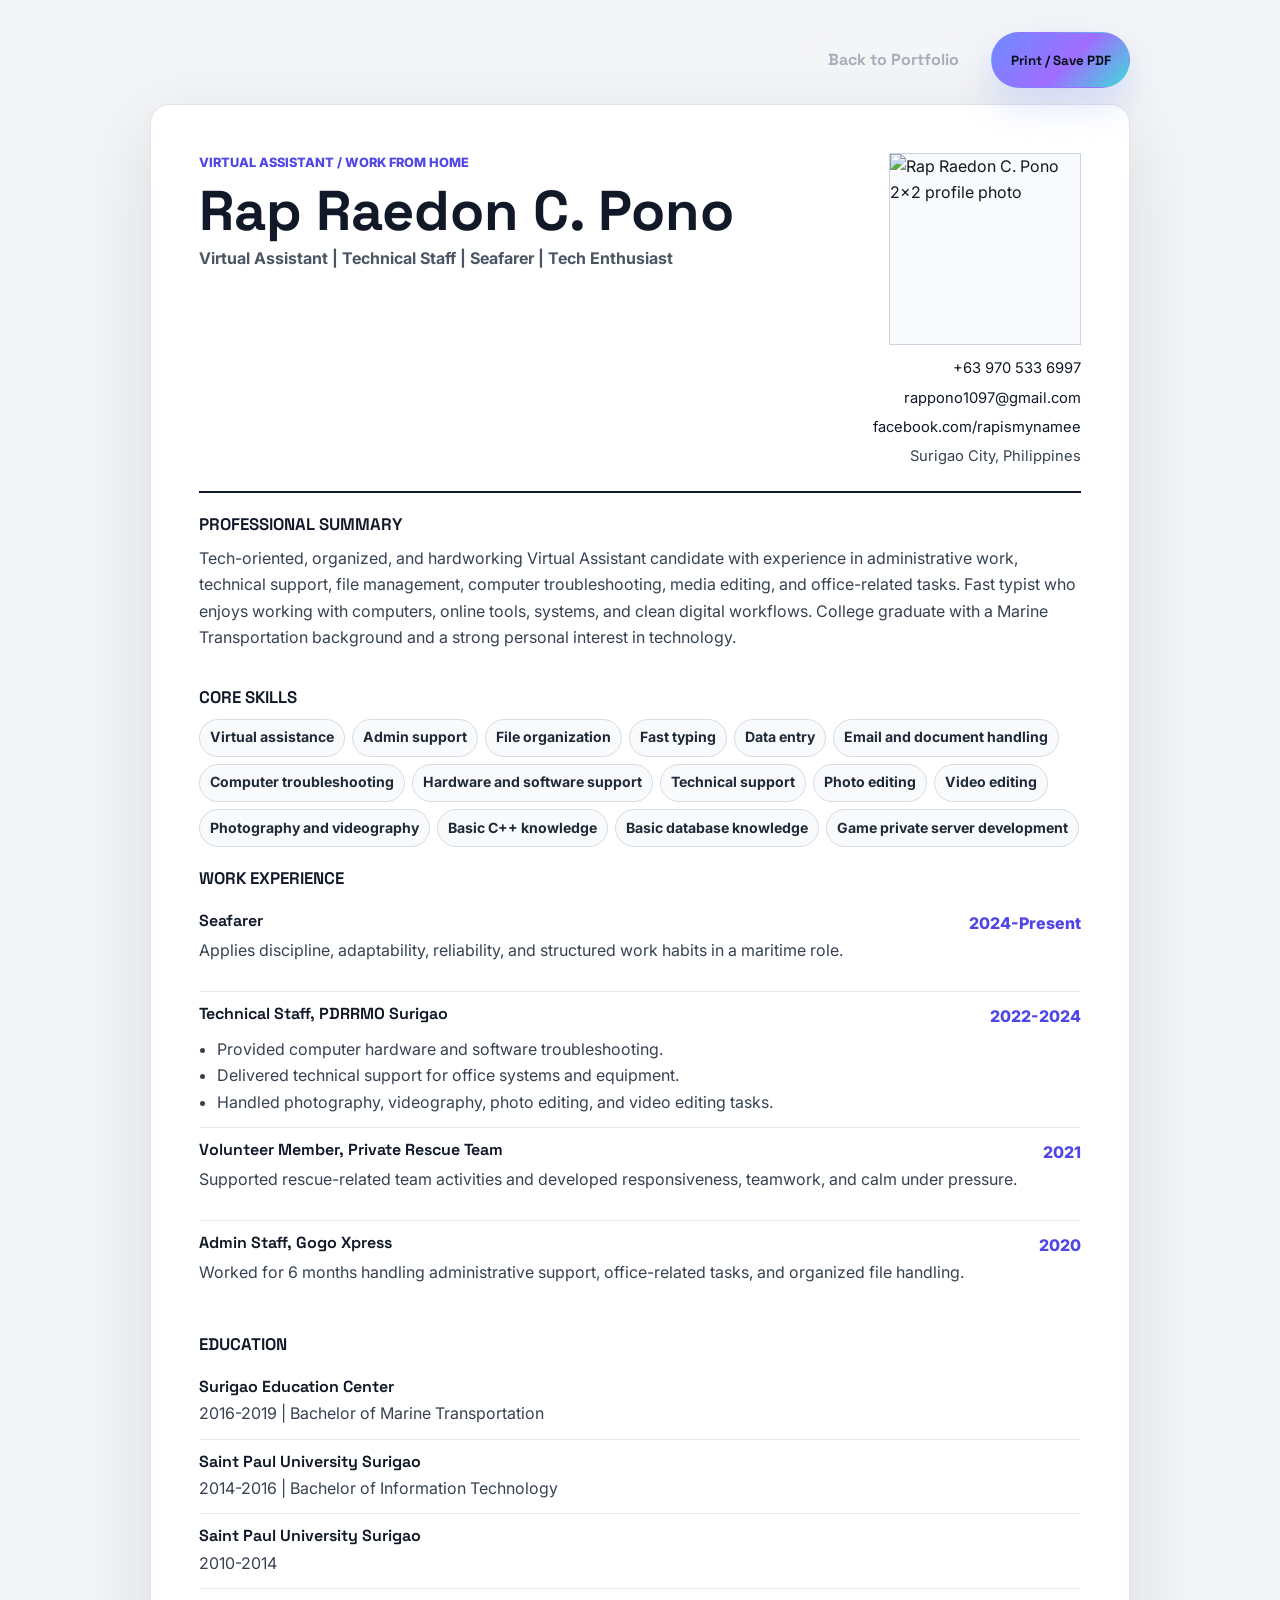
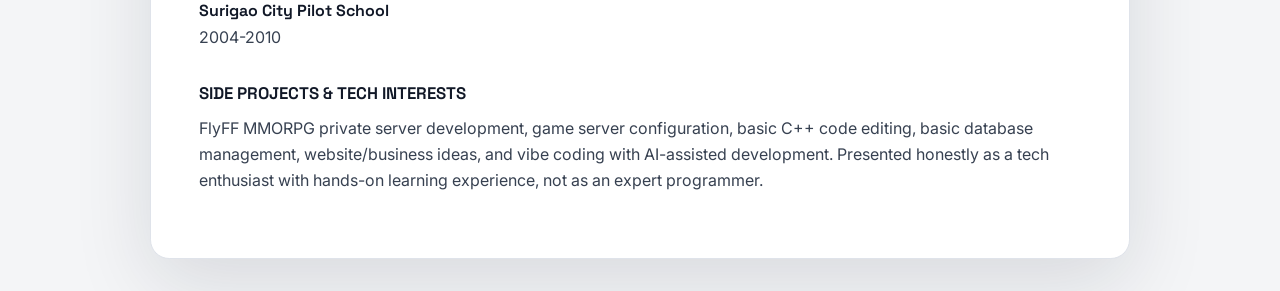
==== resume.html @ 89e5d4f4 "Add files via upload" ====
<!DOCTYPE html>
<html lang="en">
  <head>
    <meta charset="UTF-8" />
    <meta name="viewport" content="width=device-width, initial-scale=1.0" />
    <title>Resume | Rap Raedon C. Pono</title>
    <meta
      name="description"
      content="Resume of Rap Raedon C. Pono for Virtual Assistant and work-from-home opportunities."
    />
    <link rel="preconnect" href="https://fonts.googleapis.com" />
    <link rel="preconnect" href="https://fonts.gstatic.com" crossorigin />
    <link
      href="https://fonts.googleapis.com/css2?family=Inter:wght@300;400;500;600;700;800&family=Space+Grotesk:wght@400;500;600;700&display=swap"
      rel="stylesheet"
    />
    <link rel="stylesheet" href="styles.css" />
  </head>
  <body class="resume-page">
    <main class="resume-shell">
      <div class="resume-actions no-print">
        <a class="btn subtle" href="index.html">Back to Portfolio</a>
        <button class="btn primary" type="button" onclick="window.print()">Print / Save PDF</button>
      </div>

      <article class="resume-document">
        <header class="resume-header">
          <div>
            <p class="resume-kicker">Virtual Assistant / Work From Home</p>
            <h1>Rap Raedon C. Pono</h1>
            <p class="resume-title">
              Virtual Assistant | Technical Staff | Seafarer | Tech Enthusiast
            </p>
          </div>
          <div class="resume-side">
            <img
              class="resume-photo"
              src="assets/resume-2x2-photo.jpg"
              alt="Rap Raedon C. Pono 2x2 profile photo"
            />
            <div class="resume-contact">
              <a href="tel:+639705336997">+63 970 533 6997</a>
              <a href="mailto:rappono1097@gmail.com">rappono1097@gmail.com</a>
              <a href="https://www.facebook.com/rapismynamee">facebook.com/rapismynamee</a>
              <span>Surigao City, Philippines</span>
            </div>
          </div>
        </header>

        <section class="resume-section">
          <h2>Professional Summary</h2>
          <p>
            Tech-oriented, organized, and hardworking Virtual Assistant candidate with
            experience in administrative work, technical support, file management,
            computer troubleshooting, media editing, and office-related tasks. Fast
            typist who enjoys working with computers, online tools, systems, and clean
            digital workflows. College graduate with a Marine Transportation background
            and a strong personal interest in technology.
          </p>
        </section>

        <section class="resume-section">
          <h2>Core Skills</h2>
          <div class="resume-skill-list">
            <span>Virtual assistance</span>
            <span>Admin support</span>
            <span>File organization</span>
            <span>Fast typing</span>
            <span>Data entry</span>
            <span>Email and document handling</span>
            <span>Computer troubleshooting</span>
            <span>Hardware and software support</span>
            <span>Technical support</span>
            <span>Photo editing</span>
            <span>Video editing</span>
            <span>Photography and videography</span>
            <span>Basic C++ knowledge</span>
            <span>Basic database knowledge</span>
            <span>Game private server development</span>
          </div>
        </section>

        <section class="resume-section">
          <h2>Work Experience</h2>
          <div class="resume-item">
            <div class="resume-item-head">
              <h3>Seafarer</h3>
              <span>2024-Present</span>
            </div>
            <p>Applies discipline, adaptability, reliability, and structured work habits in a maritime role.</p>
          </div>
          <div class="resume-item">
            <div class="resume-item-head">
              <h3>Technical Staff, PDRRMO Surigao</h3>
              <span>2022-2024</span>
            </div>
            <ul>
              <li>Provided computer hardware and software troubleshooting.</li>
              <li>Delivered technical support for office systems and equipment.</li>
              <li>Handled photography, videography, photo editing, and video editing tasks.</li>
            </ul>
          </div>
          <div class="resume-item">
            <div class="resume-item-head">
              <h3>Volunteer Member, Private Rescue Team</h3>
              <span>2021</span>
            </div>
            <p>Supported rescue-related team activities and developed responsiveness, teamwork, and calm under pressure.</p>
          </div>
          <div class="resume-item">
            <div class="resume-item-head">
              <h3>Admin Staff, Gogo Xpress</h3>
              <span>2020</span>
            </div>
            <p>Worked for 6 months handling administrative support, office-related tasks, and organized file handling.</p>
          </div>
        </section>

        <section class="resume-section">
          <h2>Education</h2>
          <div class="resume-item compact">
            <h3>Surigao Education Center</h3>
            <p>2016-2019 | Bachelor of Marine Transportation</p>
          </div>
          <div class="resume-item compact">
            <h3>Saint Paul University Surigao</h3>
            <p>2014-2016 | Bachelor of Information Technology</p>
          </div>
          <div class="resume-item compact">
            <h3>Saint Paul University Surigao</h3>
            <p>2010-2014</p>
          </div>
          <div class="resume-item compact">
            <h3>Surigao City Pilot School</h3>
            <p>2004-2010</p>
          </div>
        </section>

        <section class="resume-section">
          <h2>Side Projects & Tech Interests</h2>
          <p>
            FlyFF MMORPG private server development, game server configuration,
            basic C++ code editing, basic database management, website/business ideas,
            and vibe coding with AI-assisted development. Presented honestly as a tech
            enthusiast with hands-on learning experience, not as an expert programmer.
          </p>
        </section>
      </article>
    </main>
  </body>
</html>
---- styles.css ----
:root {
  --bg: #06070a;
  --bg-soft: #0a0c12;
  --card: rgba(255, 255, 255, 0.04);
  --card-strong: rgba(255, 255, 255, 0.07);
  --line: rgba(255, 255, 255, 0.1);
  --line-strong: rgba(255, 255, 255, 0.17);
  --text: #f4f5f7;
  --muted: #a8adba;
  --soft-muted: #6b7182;
  --cyan: #6d8bff;
  --teal: #3ddbd9;
  --gold: #a06dff;
  --rose: #c4a2ff;
  --grad-main: linear-gradient(135deg, #6d8bff 0%, #a06dff 55%, #3ddbd9 100%);
  --grad-text: linear-gradient(90deg, #8fa5ff, #c4a2ff, #3ddbd9);
  --shadow: 0 24px 80px rgba(0, 0, 0, 0.42);
}

* {
  box-sizing: border-box;
}

html {
  scroll-behavior: smooth;
}

body {
  margin: 0;
  font-family: "Inter", system-ui, -apple-system, BlinkMacSystemFont, "Segoe UI", sans-serif;
  background:
    linear-gradient(135deg, rgba(109, 139, 255, 0.12), transparent 35%),
    linear-gradient(225deg, rgba(61, 219, 217, 0.09), transparent 38%),
    linear-gradient(180deg, #06070a 0%, #0a0c12 45%, #06070a 100%);
  color: var(--text);
  overflow-x: hidden;
  line-height: 1.6;
  -webkit-font-smoothing: antialiased;
}

body.menu-open {
  overflow: hidden;
}

a {
  color: inherit;
  text-decoration: none;
}

img {
  display: block;
  max-width: 100%;
}

.noise {
  position: fixed;
  inset: 0;
  pointer-events: none;
  z-index: 4;
  opacity: 0.08;
  background-image:
    linear-gradient(rgba(255, 255, 255, 0.04) 1px, transparent 1px),
    linear-gradient(90deg, rgba(255, 255, 255, 0.04) 1px, transparent 1px);
  background-size: 48px 48px;
  mask-image: linear-gradient(to bottom, #000, transparent 90%);
}

.site-header {
  position: fixed;
  top: 1rem;
  left: 50%;
  z-index: 20;
  width: min(1120px, calc(100% - 2rem));
  transform: translateX(-50%);
  display: flex;
  align-items: center;
  gap: 1rem;
  padding: 0.65rem;
  border: 1px solid var(--line);
  border-radius: 999px;
  background: rgba(7, 9, 15, 0.74);
  backdrop-filter: blur(22px);
  box-shadow: 0 18px 54px rgba(0, 0, 0, 0.28);
}

.brand {
  display: grid;
  place-items: center;
  flex: 0 0 auto;
  width: 2.75rem;
  height: 2.75rem;
  border-radius: 999px;
  background: var(--grad-main);
  color: #061018;
  font-weight: 800;
}

.nav-links {
  display: flex;
  align-items: center;
  justify-content: center;
  gap: 0.35rem;
  flex: 1;
}

.nav-links a,
.header-action {
  padding: 0.78rem 1rem;
  border-radius: 999px;
  color: var(--muted);
  font-size: 0.9rem;
  font-weight: 600;
  transition: color 0.2s ease, background 0.2s ease, transform 0.2s ease;
}

.nav-links a:hover,
.header-action:hover {
  color: var(--text);
  background: rgba(255, 255, 255, 0.08);
  transform: translateY(-1px);
}

.header-action {
  background: rgba(255, 255, 255, 0.08);
  color: var(--text);
}

.nav-toggle {
  display: none;
  width: 2.75rem;
  height: 2.75rem;
  border: 0;
  border-radius: 999px;
  background: rgba(255, 255, 255, 0.08);
  cursor: pointer;
}

.nav-toggle span {
  display: block;
  width: 1.1rem;
  height: 2px;
  margin: 0.25rem auto;
  background: var(--text);
}

.section {
  position: relative;
  z-index: 2;
  width: min(1120px, calc(100% - 2rem));
  margin: 0 auto;
  padding: 7rem 0;
}

.hero {
  width: 100%;
  min-height: 100svh;
  padding: 8rem max(1rem, calc((100% - 1120px) / 2)) 5.5rem;
  display: grid;
  align-items: end;
  overflow: hidden;
}

.hero::after {
  content: "";
  position: absolute;
  left: 0;
  right: 0;
  bottom: 0;
  height: 11rem;
  background: linear-gradient(to bottom, transparent, var(--bg));
  z-index: -1;
}

.hero-bg {
  position: absolute;
  inset: 0;
  z-index: -3;
  opacity: 0.58;
}

.hero-bg img {
  width: 100%;
  height: 100%;
  object-fit: cover;
  object-position: center;
  filter: saturate(1.08) contrast(1.08);
  animation: heroDrift 18s ease-in-out infinite alternate;
}

.hero-bg::after {
  content: "";
  position: absolute;
  inset: 0;
  background:
    linear-gradient(90deg, rgba(7, 9, 15, 0.96), rgba(7, 9, 15, 0.72) 42%, rgba(7, 9, 15, 0.18)),
    linear-gradient(180deg, rgba(7, 9, 15, 0.34), rgba(7, 9, 15, 0.82));
}

.hero-grid {
  display: grid;
  grid-template-columns: minmax(0, 1.15fr) minmax(18rem, 0.62fr);
  gap: 2rem;
  align-items: end;
  width: min(1120px, 100%);
}

.eyebrow {
  margin: 0 0 1rem;
  color: var(--teal);
  font-size: 0.78rem;
  font-weight: 800;
  letter-spacing: 0;
  text-transform: uppercase;
}

h1,
h2,
h3,
p {
  margin-top: 0;
}

h1,
h2,
h3,
.brand,
.btn {
  font-family: "Space Grotesk", "Inter", system-ui, sans-serif;
}

h1 {
  max-width: 12ch;
  margin-bottom: 1.1rem;
  font-size: clamp(3.4rem, 8vw, 7.6rem);
  line-height: 0.92;
  letter-spacing: 0;
  font-weight: 700;
}

h2 {
  max-width: 760px;
  margin-bottom: 0;
  font-size: clamp(2rem, 4vw, 4rem);
  line-height: 1;
  letter-spacing: 0;
  font-weight: 650;
}

h3 {
  margin-bottom: 0.55rem;
  font-size: 1.18rem;
  line-height: 1.2;
  font-weight: 650;
}

.hero-title {
  max-width: 760px;
  margin-bottom: 1.2rem;
  color: #dbe7f5;
  font-size: clamp(1.06rem, 2vw, 1.45rem);
  font-weight: 700;
}

.hero-intro {
  max-width: 680px;
  margin-bottom: 2rem;
  color: var(--muted);
  font-size: 1.06rem;
  line-height: 1.75;
}

.hero-actions,
.profile-chip-list {
  display: flex;
  flex-wrap: wrap;
  gap: 0.8rem;
}

.btn {
  display: inline-flex;
  align-items: center;
  justify-content: center;
  min-height: 3.1rem;
  padding: 0.9rem 1.15rem;
  border: 1px solid var(--line);
  border-radius: 999px;
  font-weight: 800;
  transition: transform 0.22s ease, border-color 0.22s ease, background 0.22s ease, box-shadow 0.22s ease;
}

.btn:hover {
  transform: translateY(-3px);
}

.btn.primary {
  border-color: transparent;
  background: var(--grad-main);
  color: #061018;
  box-shadow: 0 16px 36px rgba(109, 139, 255, 0.24);
}

.btn.ghost {
  background: rgba(255, 255, 255, 0.1);
  color: var(--text);
}

.btn.subtle {
  color: var(--muted);
}

.glass {
  border: 1px solid var(--line);
  background: linear-gradient(145deg, rgba(255, 255, 255, 0.075), rgba(255, 255, 255, 0.028));
  backdrop-filter: blur(22px);
  box-shadow: var(--shadow);
}

.hero-panel {
  position: relative;
  padding: 1.2rem;
  border-radius: 1.4rem;
  align-self: center;
}

.portrait-wrap {
  position: relative;
  margin: 0 auto 1rem;
  width: min(100%, 14rem);
  aspect-ratio: 1 / 1;
  border: 1px solid rgba(255, 255, 255, 0.2);
  border-radius: 1.15rem;
  overflow: hidden;
  background: rgba(255, 255, 255, 0.08);
  box-shadow: 0 18px 52px rgba(0, 0, 0, 0.38), 0 0 34px rgba(109, 139, 255, 0.1);
  opacity: 0;
  transform: translateY(18px) scale(0.97);
  animation: portraitFadeIn 1.05s cubic-bezier(0.2, 0.8, 0.2, 1) 0.28s forwards;
  transition: transform 0.28s ease, box-shadow 0.28s ease, border-color 0.28s ease;
}

.portrait-wrap::after {
  content: "";
  position: absolute;
  inset: 0;
  background:
    linear-gradient(180deg, rgba(255, 255, 255, 0.1), transparent 28%),
    linear-gradient(0deg, rgba(7, 9, 15, 0.34), transparent 42%);
  pointer-events: none;
}

.portrait-wrap:hover {
  transform: translateY(-4px) scale(1.01);
  border-color: rgba(61, 219, 217, 0.42);
  box-shadow: 0 22px 62px rgba(0, 0, 0, 0.46), 0 0 44px rgba(61, 219, 217, 0.14);
}

.portrait {
  width: 100%;
  height: 100%;
  object-fit: cover;
  object-position: center 34%;
  filter: saturate(1.03) contrast(1.03);
}

.status-line {
  display: flex;
  align-items: center;
  gap: 0.65rem;
  margin-bottom: 1.25rem;
  color: #dbe7f5;
  font-size: 0.92rem;
  font-weight: 700;
}

.pulse {
  width: 0.65rem;
  height: 0.65rem;
  border-radius: 999px;
  background: var(--teal);
  box-shadow: 0 0 0 0 rgba(61, 219, 217, 0.65);
  animation: pulse 2s infinite;
}

.metric-grid {
  display: grid;
  grid-template-columns: repeat(3, 1fr);
  gap: 0.75rem;
  margin-bottom: 1rem;
}

.metric-grid div,
.mini-card {
  border: 1px solid rgba(255, 255, 255, 0.1);
  background: rgba(255, 255, 255, 0.06);
}

.metric-grid div {
  min-height: 5.7rem;
  padding: 0.8rem;
  border-radius: 1rem;
}

.metric-grid strong {
  display: block;
  margin-bottom: 0.35rem;
  font-size: 1.2rem;
}

.metric-grid span,
.mini-card span,
.contact-card span,
.experience-card span,
.edu-card span,
.timeline-item time {
  color: var(--muted);
  font-size: 0.8rem;
  font-weight: 700;
  text-transform: uppercase;
}

.profile-chip-list span {
  padding: 0.6rem 0.72rem;
  border-radius: 999px;
  background: rgba(109, 139, 255, 0.11);
  color: #dff8ff;
  font-size: 0.82rem;
  font-weight: 700;
}

.section-heading {
  margin-bottom: 2.2rem;
}

.about-layout,
.contact-layout {
  display: grid;
  grid-template-columns: minmax(0, 1.25fr) minmax(18rem, 0.75fr);
  gap: 1.2rem;
}

.content-card {
  padding: clamp(1.2rem, 3vw, 2rem);
  border-radius: 1.35rem;
}

.content-card p {
  color: var(--muted);
  font-size: 1.03rem;
  line-height: 1.8;
}

.content-card p:last-child {
  margin-bottom: 0;
}

.about-stack,
.contact-links {
  display: grid;
  gap: 0.85rem;
}

.mini-card {
  padding: 1.1rem;
  border-radius: 1.1rem;
}

.mini-card strong {
  display: block;
  margin-top: 0.45rem;
  line-height: 1.35;
}

.experience-grid,
.education-grid {
  display: grid;
  grid-template-columns: repeat(4, minmax(0, 1fr));
  gap: 1rem;
}

.experience-card,
.edu-card {
  position: relative;
  min-height: 18rem;
  padding: 1.2rem;
  border-radius: 1.25rem;
  overflow: hidden;
  transition: transform 0.24s ease, border-color 0.24s ease, background 0.24s ease;
}

.experience-card::before,
.edu-card::before,
.contact-card::before {
  content: "";
  position: absolute;
  inset: 0;
  opacity: 0;
  background: linear-gradient(135deg, rgba(109, 139, 255, 0.18), rgba(160, 109, 255, 0.12));
  transition: opacity 0.24s ease;
}

.experience-card:hover,
.edu-card:hover,
.contact-card:hover {
  transform: translateY(-6px);
  border-color: var(--line-strong);
}

.experience-card:hover::before,
.edu-card:hover::before,
.contact-card:hover::before {
  opacity: 1;
}

.experience-card > *,
.edu-card > *,
.contact-card > * {
  position: relative;
  z-index: 1;
}

.experience-card.feature {
  background: linear-gradient(145deg, rgba(109, 139, 255, 0.16), rgba(255, 255, 255, 0.05));
}

.experience-card p,
.edu-card p {
  color: var(--muted);
}

.experience-card ul {
  margin: 1rem 0 0;
  padding-left: 1rem;
  color: var(--muted);
  line-height: 1.55;
}

.skills-grid {
  display: grid;
  grid-template-columns: repeat(4, minmax(0, 1fr));
  gap: 1rem;
}

.skill-card {
  display: grid;
  justify-items: center;
  align-content: center;
  min-height: 8.3rem;
  padding: 1.35rem 1rem;
  border-radius: 1.1rem;
  text-align: center;
  transition: transform 0.28s ease, border-color 0.28s ease, background 0.28s ease;
}

.skill-icon,
.project-icon {
  display: grid;
  place-items: center;
  width: 2.75rem;
  height: 2.75rem;
  margin-bottom: 0.85rem;
  border-radius: 0.8rem;
  background: var(--grad-main);
  color: #07080d;
  font-family: "Space Grotesk", "Inter", system-ui, sans-serif;
  font-size: 0.96rem;
  font-weight: 800;
  line-height: 1;
  transition: transform 0.32s ease;
}

.skill-card h3 {
  margin: 0;
  color: var(--text);
  font-family: "Inter", system-ui, sans-serif;
  font-size: 0.9rem;
  font-weight: 650;
  line-height: 1.35;
}

.skill-card:hover,
.project-card:hover {
  transform: translateY(-6px);
  border-color: var(--line-strong);
  background: rgba(255, 255, 255, 0.07);
}

.skill-card:hover .skill-icon,
.project-card:hover .project-icon {
  transform: scale(1.08) rotate(-5deg);
}

.project-note {
  margin-bottom: 1.4rem;
  padding: 1.15rem 1.25rem;
  border: 1px solid rgba(61, 219, 217, 0.22);
  border-radius: 1rem;
  background: rgba(61, 219, 217, 0.06);
  color: var(--muted);
}

.project-note h3 {
  margin-bottom: 0.45rem;
  color: var(--teal);
  font-size: 1rem;
}

.project-note p {
  margin: 0;
  color: var(--muted);
  line-height: 1.7;
}

.project-grid {
  display: grid;
  grid-template-columns: repeat(3, minmax(0, 1fr));
  gap: 1rem;
}

.project-card {
  padding: 1.45rem;
  border-radius: 1.15rem;
  transition: transform 0.28s ease, border-color 0.28s ease, background 0.28s ease;
}

.project-icon {
  background: rgba(160, 109, 255, 0.12);
  border: 1px solid rgba(160, 109, 255, 0.28);
  color: var(--gold);
}

.project-card h3 {
  margin-bottom: 0.55rem;
  font-size: 1rem;
}

.project-card p {
  margin: 0;
  color: var(--soft-muted);
  font-size: 0.9rem;
  line-height: 1.65;
}

.timeline {
  position: relative;
  display: grid;
  gap: 1.4rem;
  max-width: 900px;
  margin: 0 auto;
}

.timeline-line {
  position: absolute;
  top: 0.4rem;
  bottom: 0.4rem;
  left: 50%;
  width: 2px;
  transform: translateX(-50%);
  background: linear-gradient(to bottom, transparent, var(--cyan), var(--teal), var(--gold), transparent);
}

.timeline-item {
  position: relative;
  display: grid;
  grid-template-columns: 1fr 1fr;
  gap: 3rem;
  align-items: start;
}

.timeline-item::after {
  content: "";
  position: absolute;
  top: 0.4rem;
  left: 50%;
  width: 0.8rem;
  height: 0.8rem;
  border: 3px solid var(--bg);
  border-radius: 999px;
  transform: translateX(-50%);
  background: var(--teal);
  box-shadow: 0 0 0 6px rgba(61, 219, 217, 0.12);
}

.timeline-item:nth-child(even) time {
  grid-column: 2;
}

.timeline-item:nth-child(even) div {
  grid-column: 1;
  grid-row: 1;
}

.timeline-item time {
  justify-self: end;
  padding-top: 0.2rem;
  color: var(--teal);
}

.timeline-item:nth-child(even) time {
  justify-self: start;
}

.timeline-item .glass {
  padding: 1rem;
  border-radius: 1rem;
}

.timeline-item p {
  margin-bottom: 0;
  color: var(--muted);
  line-height: 1.55;
}

.contact-form {
  display: grid;
  gap: 1rem;
  padding: 1.2rem;
  border-radius: 1.25rem;
}

label {
  display: grid;
  gap: 0.5rem;
  color: #d9e5f4;
  font-weight: 800;
}

input,
textarea {
  width: 100%;
  border: 1px solid rgba(255, 255, 255, 0.11);
  border-radius: 0.9rem;
  background: rgba(0, 0, 0, 0.18);
  color: var(--text);
  font: inherit;
  padding: 0.95rem 1rem;
  outline: none;
  transition: border-color 0.2s ease, box-shadow 0.2s ease;
}

textarea {
  resize: vertical;
}

input:focus,
textarea:focus {
  border-color: rgba(109, 139, 255, 0.58);
  box-shadow: 0 0 0 4px rgba(109, 139, 255, 0.1);
}

.contact-card {
  position: relative;
  display: grid;
  gap: 0.35rem;
  padding: 1rem;
  border: 1px solid var(--line);
  border-radius: 1rem;
  background: rgba(255, 255, 255, 0.06);
  overflow: hidden;
  transition: transform 0.24s ease, border-color 0.24s ease;
}

.contact-card strong {
  overflow-wrap: anywhere;
}

.site-footer {
  position: relative;
  z-index: 2;
  width: min(1120px, calc(100% - 2rem));
  margin: 0 auto;
  padding: 2rem 0 3rem;
  color: var(--muted);
  text-align: center;
}

.reveal {
  opacity: 0;
  transform: translateY(24px);
  transition: opacity 0.7s ease, transform 0.7s ease;
}

.reveal.visible {
  opacity: 1;
  transform: translateY(0);
}

@keyframes heroDrift {
  from {
    transform: scale(1.02) translate3d(0, 0, 0);
  }
  to {
    transform: scale(1.08) translate3d(1.5%, -1%, 0);
  }
}

@keyframes portraitFadeIn {
  0% {
    opacity: 0;
    transform: translateY(18px) scale(0.97);
  }
  70% {
    opacity: 1;
  }
  100% {
    opacity: 1;
    transform: translateY(0) scale(1);
  }
}

@keyframes pulse {
  70% {
    box-shadow: 0 0 0 12px rgba(61, 219, 217, 0);
  }
  100% {
    box-shadow: 0 0 0 0 rgba(61, 219, 217, 0);
  }
}

@media (max-width: 960px) {
  .nav-links,
  .header-action {
    display: none;
  }

  .site-header {
    justify-content: space-between;
  }

  .nav-toggle {
    display: block;
  }

  .nav-links.open {
    position: fixed;
    top: 4.6rem;
    left: 1rem;
    right: 1rem;
    display: grid;
    padding: 0.75rem;
    border: 1px solid var(--line);
    border-radius: 1.1rem;
    background: rgba(7, 9, 15, 0.95);
    backdrop-filter: blur(22px);
  }

  .nav-links.open a {
    padding: 1rem;
  }

  .hero-grid,
  .about-layout,
  .contact-layout {
    grid-template-columns: 1fr;
  }

  .experience-grid,
  .education-grid,
  .skills-grid,
  .project-grid {
    grid-template-columns: repeat(2, minmax(0, 1fr));
  }

  .hero {
    align-items: center;
  }

  .hero-bg::after {
    background:
      linear-gradient(90deg, rgba(7, 9, 15, 0.97), rgba(7, 9, 15, 0.76)),
      linear-gradient(180deg, rgba(7, 9, 15, 0.42), rgba(7, 9, 15, 0.86));
  }
}

@media (max-width: 640px) {
  .section {
    width: min(100% - 1rem, 1120px);
    padding: 4.8rem 0;
  }

  .hero {
    min-height: auto;
    padding-top: 7rem;
  }

  .portrait-wrap {
    margin-top: 0;
    width: min(100%, 14.5rem);
  }

  h1 {
    font-size: clamp(3rem, 18vw, 4.8rem);
  }

  .hero-actions .btn {
    width: 100%;
  }

  .metric-grid,
  .experience-grid,
  .education-grid,
  .skills-grid,
  .project-grid {
    grid-template-columns: 1fr;
  }

  .experience-card,
  .edu-card {
    min-height: auto;
  }

  .timeline-line {
    left: 0.45rem;
  }

  .timeline-item,
  .timeline-item:nth-child(even) {
    grid-template-columns: 1fr;
    gap: 0.6rem;
    padding-left: 1.8rem;
  }

  .timeline-item::after {
    left: 0.45rem;
  }

  .timeline-item time,
  .timeline-item:nth-child(even) time,
  .timeline-item:nth-child(even) div {
    grid-column: 1;
    grid-row: auto;
    justify-self: start;
  }
}

@media (prefers-reduced-motion: reduce) {
  *,
  *::before,
  *::after {
    scroll-behavior: auto !important;
    animation-duration: 0.01ms !important;
    animation-iteration-count: 1 !important;
    transition-duration: 0.01ms !important;
  }
}

.resume-page {
  background: #f4f5f7;
  color: #141821;
}

.resume-shell {
  width: min(980px, calc(100% - 2rem));
  margin: 0 auto;
  padding: 2rem 0;
}

.resume-actions {
  display: flex;
  justify-content: flex-end;
  gap: 0.8rem;
  margin-bottom: 1rem;
}

.resume-document {
  padding: clamp(1.4rem, 4vw, 3rem);
  border: 1px solid #dfe3ea;
  border-radius: 1.2rem;
  background: #ffffff;
  box-shadow: 0 24px 80px rgba(17, 24, 39, 0.12);
}

.resume-header {
  display: grid;
  grid-template-columns: minmax(0, 1.2fr) minmax(13rem, 0.55fr);
  gap: 1.5rem;
  padding-bottom: 1.4rem;
  border-bottom: 2px solid #111827;
}

.resume-kicker {
  margin-bottom: 0.55rem;
  color: #4f46e5;
  font-size: 0.8rem;
  font-weight: 800;
  text-transform: uppercase;
}

.resume-header h1 {
  max-width: none;
  margin-bottom: 0.45rem;
  color: #111827;
  font-size: clamp(2.1rem, 5vw, 3.5rem);
  line-height: 1;
}

.resume-title {
  margin: 0;
  color: #4b5563;
  font-weight: 700;
}

.resume-side {
  display: grid;
  justify-items: end;
  gap: 0.75rem;
  align-content: start;
}

.resume-photo {
  width: 2in;
  height: 2in;
  border: 1px solid #cbd5e1;
  background: #f8fafc;
  object-fit: cover;
  object-position: center 44%;
}

.resume-contact {
  display: grid;
  gap: 0.35rem;
  color: #374151;
  font-size: 0.92rem;
  text-align: right;
}

.resume-contact a {
  color: #111827;
}

.resume-section {
  padding-top: 1.3rem;
}

.resume-section h2 {
  margin-bottom: 0.7rem;
  color: #111827;
  font-size: 1.05rem;
  line-height: 1.2;
  text-transform: uppercase;
}

.resume-section p,
.resume-section li {
  color: #374151;
  line-height: 1.65;
}

.resume-skill-list {
  display: flex;
  flex-wrap: wrap;
  gap: 0.45rem;
}

.resume-skill-list span {
  padding: 0.42rem 0.62rem;
  border: 1px solid #d7dce5;
  border-radius: 999px;
  background: #f8fafc;
  color: #1f2937;
  font-size: 0.88rem;
  font-weight: 700;
}

.resume-item {
  padding: 0.75rem 0;
  border-bottom: 1px solid #e5e7eb;
}

.resume-item:last-child {
  border-bottom: 0;
}

.resume-item-head {
  display: flex;
  justify-content: space-between;
  gap: 1rem;
}

.resume-item h3 {
  margin-bottom: 0.25rem;
  color: #111827;
  font-size: 1rem;
}

.resume-item-head span {
  flex: 0 0 auto;
  color: #4f46e5;
  font-weight: 800;
}

.resume-item ul {
  margin: 0.4rem 0 0;
  padding-left: 1.1rem;
}

.resume-item.compact p {
  margin: 0;
}

@media (max-width: 680px) {
  .resume-header,
  .resume-item-head {
    grid-template-columns: 1fr;
    display: grid;
    text-align: left;
  }

  .resume-contact {
    text-align: left;
  }

  .resume-side {
    justify-items: start;
  }

  .resume-actions {
    flex-direction: column;
  }
}

@media print {
  body.resume-page {
    background: #ffffff;
  }

  .no-print {
    display: none !important;
  }

  .resume-shell {
    width: 100%;
    padding: 0;
  }

  .resume-document {
    border: 0;
    border-radius: 0;
    box-shadow: none;
    padding: 0;
  }

  .resume-photo {
    width: 2in;
    height: 2in;
  }
}
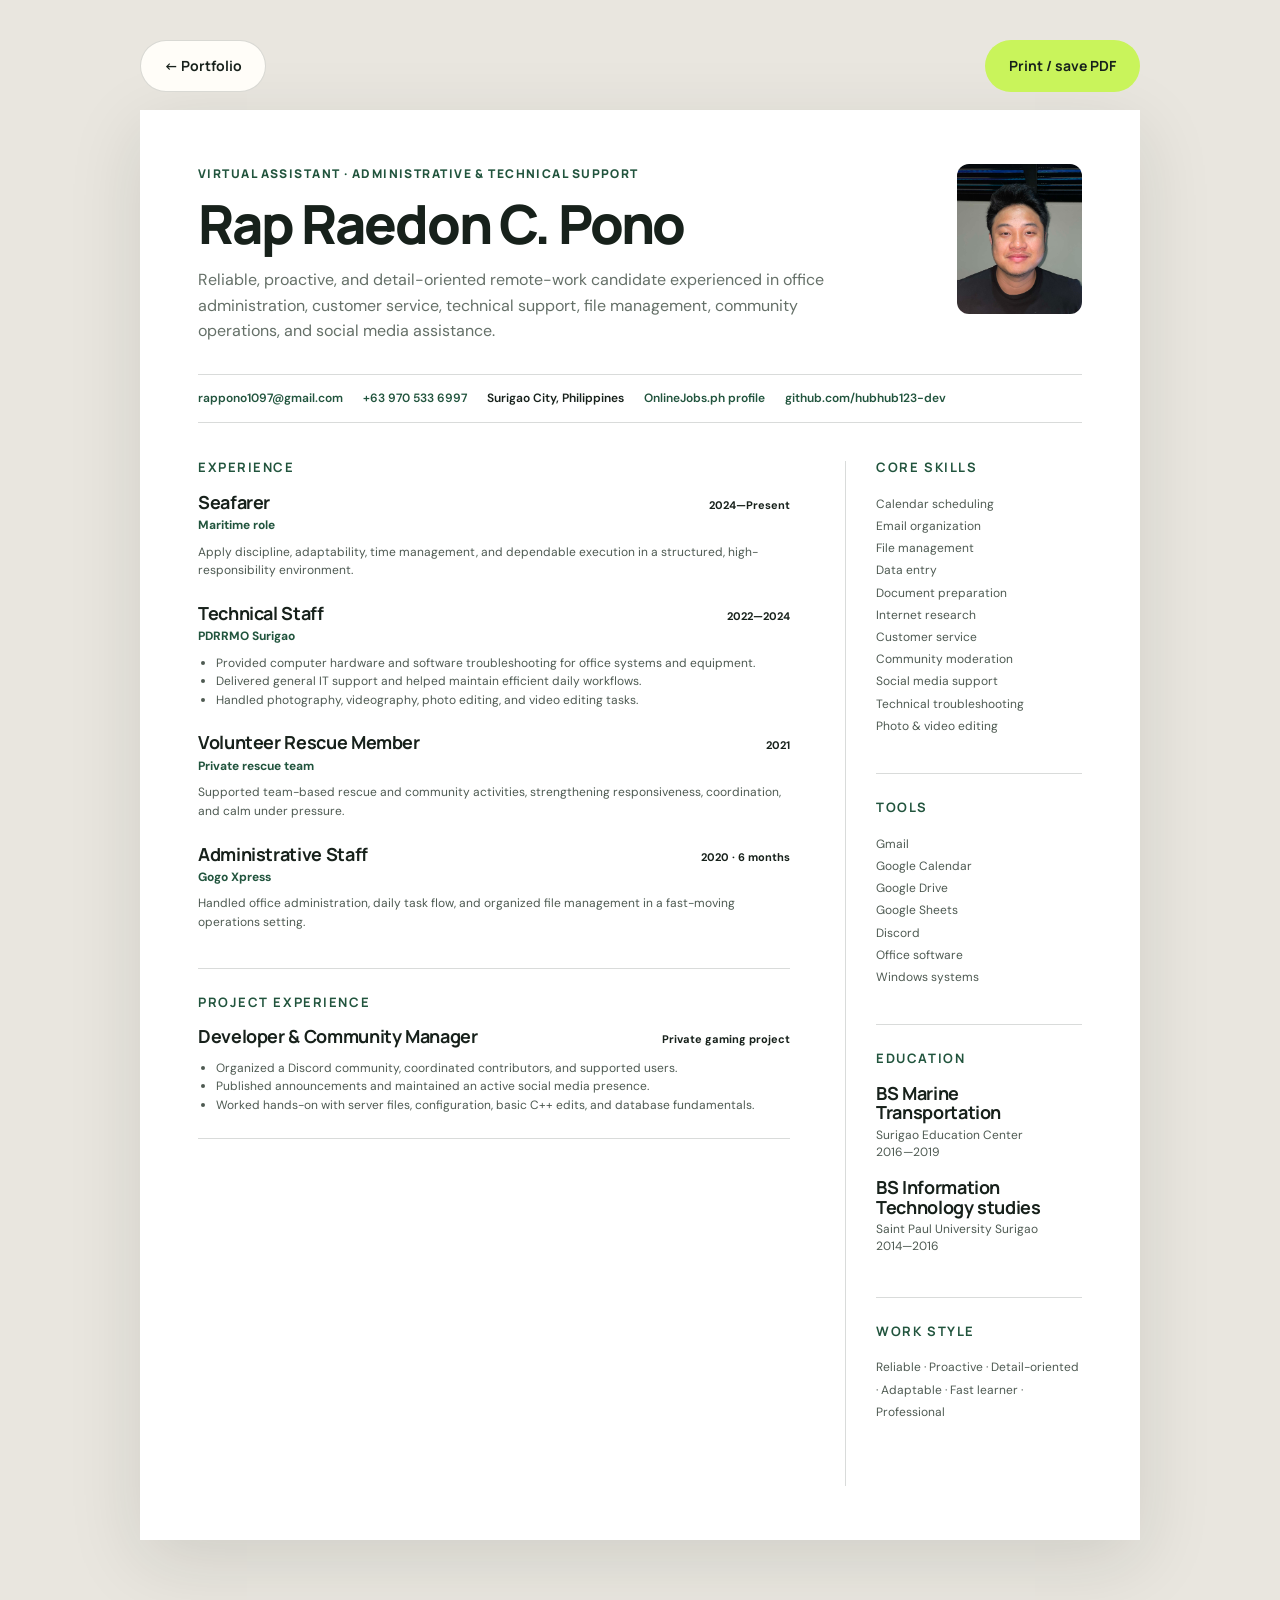
==== commit 90606a46: "Add files via upload" ====
--- a/resume.html
+++ b/resume.html
@@ -1,150 +1,45 @@
-<!DOCTYPE html>
+<!doctype html>
 <html lang="en">
   <head>
     <meta charset="UTF-8" />
-    <meta name="viewport" content="width=device-width, initial-scale=1.0" />
-    <title>Resume | Rap Raedon C. Pono</title>
-    <meta
-      name="description"
-      content="Resume of Rap Raedon C. Pono for Virtual Assistant and work-from-home opportunities."
-    />
+    <meta name="viewport" content="width=device-width, initial-scale=1" />
+    <title>Résumé | Rap Raedon C. Pono</title>
+    <meta name="description" content="Résumé of Rap Raedon C. Pono, a Virtual Assistant with administrative and technical support experience." />
     <link rel="preconnect" href="https://fonts.googleapis.com" />
     <link rel="preconnect" href="https://fonts.gstatic.com" crossorigin />
-    <link
-      href="https://fonts.googleapis.com/css2?family=Inter:wght@300;400;500;600;700;800&family=Space+Grotesk:wght@400;500;600;700&display=swap"
-      rel="stylesheet"
-    />
+    <link href="https://fonts.googleapis.com/css2?family=DM+Sans:wght@400;500;600;700&family=Manrope:wght@500;600;700;800&display=swap" rel="stylesheet" />
     <link rel="stylesheet" href="styles.css" />
   </head>
   <body class="resume-page">
     <main class="resume-shell">
-      <div class="resume-actions no-print">
-        <a class="btn subtle" href="index.html">Back to Portfolio</a>
-        <button class="btn primary" type="button" onclick="window.print()">Print / Save PDF</button>
-      </div>
-
+      <div class="resume-actions no-print"><a class="button button-light" href="index.html">← Portfolio</a><button class="button button-primary" type="button" onclick="window.print()">Print / save PDF</button></div>
       <article class="resume-document">
         <header class="resume-header">
           <div>
-            <p class="resume-kicker">Virtual Assistant / Work From Home</p>
+            <p class="resume-kicker">Virtual Assistant · Administrative & Technical Support</p>
             <h1>Rap Raedon C. Pono</h1>
-            <p class="resume-title">
-              Virtual Assistant | Technical Staff | Seafarer | Tech Enthusiast
-            </p>
+            <p class="resume-summary">Reliable, proactive, and detail-oriented remote-work candidate experienced in office administration, customer service, technical support, file management, community operations, and social media assistance.</p>
           </div>
-          <div class="resume-side">
-            <img
-              class="resume-photo"
-              src="assets/resume-2x2-photo.jpg"
-              alt="Rap Raedon C. Pono 2x2 profile photo"
-            />
-            <div class="resume-contact">
-              <a href="tel:+639705336997">+63 970 533 6997</a>
-              <a href="mailto:rappono1097@gmail.com">rappono1097@gmail.com</a>
-              <a href="https://www.facebook.com/rapismynamee">facebook.com/rapismynamee</a>
-              <span>Surigao City, Philippines</span>
-            </div>
+          <img class="resume-photo" src="assets/resume-2x2-photo.jpg" alt="Rap Raedon C. Pono" />
+        </header>
+        <div class="resume-contact"><a href="mailto:rappono1097@gmail.com">rappono1097@gmail.com</a><a href="tel:+639705336997">+63 970 533 6997</a><span>Surigao City, Philippines</span><a href="https://v2.onlinejobs.ph/jobseekers/info/4930726">OnlineJobs.ph profile</a><a href="https://github.com/hubhub123-dev">github.com/hubhub123-dev</a></div>
+        <div class="resume-grid">
+          <div class="resume-main">
+            <section class="resume-section"><h2>Experience</h2>
+              <div class="resume-item"><div class="resume-item-head"><h3>Seafarer</h3><span>2024—Present</span></div><p class="resume-org">Maritime role</p><p>Apply discipline, adaptability, time management, and dependable execution in a structured, high-responsibility environment.</p></div>
+              <div class="resume-item"><div class="resume-item-head"><h3>Technical Staff</h3><span>2022—2024</span></div><p class="resume-org">PDRRMO Surigao</p><ul><li>Provided computer hardware and software troubleshooting for office systems and equipment.</li><li>Delivered general IT support and helped maintain efficient daily workflows.</li><li>Handled photography, videography, photo editing, and video editing tasks.</li></ul></div>
+              <div class="resume-item"><div class="resume-item-head"><h3>Volunteer Rescue Member</h3><span>2021</span></div><p class="resume-org">Private rescue team</p><p>Supported team-based rescue and community activities, strengthening responsiveness, coordination, and calm under pressure.</p></div>
+              <div class="resume-item"><div class="resume-item-head"><h3>Administrative Staff</h3><span>2020 · 6 months</span></div><p class="resume-org">Gogo Xpress</p><p>Handled office administration, daily task flow, and organized file management in a fast-moving operations setting.</p></div>
+            </section>
+            <section class="resume-section"><h2>Project Experience</h2><div class="resume-item"><div class="resume-item-head"><h3>Developer & Community Manager</h3><span>Private gaming project</span></div><ul><li>Organized a Discord community, coordinated contributors, and supported users.</li><li>Published announcements and maintained an active social media presence.</li><li>Worked hands-on with server files, configuration, basic C++ edits, and database fundamentals.</li></ul></div></section>
           </div>
-        </header>
-
-        <section class="resume-section">
-          <h2>Professional Summary</h2>
-          <p>
-            Tech-oriented, organized, and hardworking Virtual Assistant candidate with
-            experience in administrative work, technical support, file management,
-            computer troubleshooting, media editing, and office-related tasks. Fast
-            typist who enjoys working with computers, online tools, systems, and clean
-            digital workflows. College graduate with a Marine Transportation background
-            and a strong personal interest in technology.
-          </p>
-        </section>
-
-        <section class="resume-section">
-          <h2>Core Skills</h2>
-          <div class="resume-skill-list">
-            <span>Virtual assistance</span>
-            <span>Admin support</span>
-            <span>File organization</span>
-            <span>Fast typing</span>
-            <span>Data entry</span>
-            <span>Email and document handling</span>
-            <span>Computer troubleshooting</span>
-            <span>Hardware and software support</span>
-            <span>Technical support</span>
-            <span>Photo editing</span>
-            <span>Video editing</span>
-            <span>Photography and videography</span>
-            <span>Basic C++ knowledge</span>
-            <span>Basic database knowledge</span>
-            <span>Game private server development</span>
-          </div>
-        </section>
-
-        <section class="resume-section">
-          <h2>Work Experience</h2>
-          <div class="resume-item">
-            <div class="resume-item-head">
-              <h3>Seafarer</h3>
-              <span>2024-Present</span>
-            </div>
-            <p>Applies discipline, adaptability, reliability, and structured work habits in a maritime role.</p>
-          </div>
-          <div class="resume-item">
-            <div class="resume-item-head">
-              <h3>Technical Staff, PDRRMO Surigao</h3>
-              <span>2022-2024</span>
-            </div>
-            <ul>
-              <li>Provided computer hardware and software troubleshooting.</li>
-              <li>Delivered technical support for office systems and equipment.</li>
-              <li>Handled photography, videography, photo editing, and video editing tasks.</li>
-            </ul>
-          </div>
-          <div class="resume-item">
-            <div class="resume-item-head">
-              <h3>Volunteer Member, Private Rescue Team</h3>
-              <span>2021</span>
-            </div>
-            <p>Supported rescue-related team activities and developed responsiveness, teamwork, and calm under pressure.</p>
-          </div>
-          <div class="resume-item">
-            <div class="resume-item-head">
-              <h3>Admin Staff, Gogo Xpress</h3>
-              <span>2020</span>
-            </div>
-            <p>Worked for 6 months handling administrative support, office-related tasks, and organized file handling.</p>
-          </div>
-        </section>
-
-        <section class="resume-section">
-          <h2>Education</h2>
-          <div class="resume-item compact">
-            <h3>Surigao Education Center</h3>
-            <p>2016-2019 | Bachelor of Marine Transportation</p>
-          </div>
-          <div class="resume-item compact">
-            <h3>Saint Paul University Surigao</h3>
-            <p>2014-2016 | Bachelor of Information Technology</p>
-          </div>
-          <div class="resume-item compact">
-            <h3>Saint Paul University Surigao</h3>
-            <p>2010-2014</p>
-          </div>
-          <div class="resume-item compact">
-            <h3>Surigao City Pilot School</h3>
-            <p>2004-2010</p>
-          </div>
-        </section>
-
-        <section class="resume-section">
-          <h2>Side Projects & Tech Interests</h2>
-          <p>
-            FlyFF MMORPG private server development, game server configuration,
-            basic C++ code editing, basic database management, website/business ideas,
-            and vibe coding with AI-assisted development. Presented honestly as a tech
-            enthusiast with hands-on learning experience, not as an expert programmer.
-          </p>
-        </section>
+          <aside class="resume-sidebar">
+            <section class="resume-section"><h2>Core Skills</h2><p>Calendar scheduling<br />Email organization<br />File management<br />Data entry<br />Document preparation<br />Internet research<br />Customer service<br />Community moderation<br />Social media support<br />Technical troubleshooting<br />Photo & video editing</p></section>
+            <section class="resume-section"><h2>Tools</h2><p>Gmail<br />Google Calendar<br />Google Drive<br />Google Sheets<br />Discord<br />Office software<br />Windows systems</p></section>
+            <section class="resume-section"><h2>Education</h2><div class="resume-item compact"><h3>BS Marine Transportation</h3><p>Surigao Education Center<br />2016—2019</p></div><div class="resume-item compact"><h3>BS Information Technology studies</h3><p>Saint Paul University Surigao<br />2014—2016</p></div></section>
+            <section class="resume-section"><h2>Work Style</h2><p>Reliable · Proactive · Detail-oriented · Adaptable · Fast learner · Professional</p></section>
+          </aside>
+        </div>
       </article>
     </main>
   </body>
--- a/styles.css
+++ b/styles.css
@@ -1,1146 +1,8 @@
-:root {
-  --bg: #06070a;
-  --bg-soft: #0a0c12;
-  --card: rgba(255, 255, 255, 0.04);
-  --card-strong: rgba(255, 255, 255, 0.07);
-  --line: rgba(255, 255, 255, 0.1);
-  --line-strong: rgba(255, 255, 255, 0.17);
-  --text: #f4f5f7;
-  --muted: #a8adba;
-  --soft-muted: #6b7182;
-  --cyan: #6d8bff;
-  --teal: #3ddbd9;
-  --gold: #a06dff;
-  --rose: #c4a2ff;
-  --grad-main: linear-gradient(135deg, #6d8bff 0%, #a06dff 55%, #3ddbd9 100%);
-  --grad-text: linear-gradient(90deg, #8fa5ff, #c4a2ff, #3ddbd9);
-  --shadow: 0 24px 80px rgba(0, 0, 0, 0.42);
-}
-
-* {
-  box-sizing: border-box;
-}
-
-html {
-  scroll-behavior: smooth;
-}
-
-body {
-  margin: 0;
-  font-family: "Inter", system-ui, -apple-system, BlinkMacSystemFont, "Segoe UI", sans-serif;
-  background:
-    linear-gradient(135deg, rgba(109, 139, 255, 0.12), transparent 35%),
-    linear-gradient(225deg, rgba(61, 219, 217, 0.09), transparent 38%),
-    linear-gradient(180deg, #06070a 0%, #0a0c12 45%, #06070a 100%);
-  color: var(--text);
-  overflow-x: hidden;
-  line-height: 1.6;
-  -webkit-font-smoothing: antialiased;
-}
-
-body.menu-open {
-  overflow: hidden;
-}
-
-a {
-  color: inherit;
-  text-decoration: none;
-}
-
-img {
-  display: block;
-  max-width: 100%;
-}
-
-.noise {
-  position: fixed;
-  inset: 0;
-  pointer-events: none;
-  z-index: 4;
-  opacity: 0.08;
-  background-image:
-    linear-gradient(rgba(255, 255, 255, 0.04) 1px, transparent 1px),
-    linear-gradient(90deg, rgba(255, 255, 255, 0.04) 1px, transparent 1px);
-  background-size: 48px 48px;
-  mask-image: linear-gradient(to bottom, #000, transparent 90%);
-}
-
-.site-header {
-  position: fixed;
-  top: 1rem;
-  left: 50%;
-  z-index: 20;
-  width: min(1120px, calc(100% - 2rem));
-  transform: translateX(-50%);
-  display: flex;
-  align-items: center;
-  gap: 1rem;
-  padding: 0.65rem;
-  border: 1px solid var(--line);
-  border-radius: 999px;
-  background: rgba(7, 9, 15, 0.74);
-  backdrop-filter: blur(22px);
-  box-shadow: 0 18px 54px rgba(0, 0, 0, 0.28);
-}
-
-.brand {
-  display: grid;
-  place-items: center;
-  flex: 0 0 auto;
-  width: 2.75rem;
-  height: 2.75rem;
-  border-radius: 999px;
-  background: var(--grad-main);
-  color: #061018;
-  font-weight: 800;
-}
-
-.nav-links {
-  display: flex;
-  align-items: center;
-  justify-content: center;
-  gap: 0.35rem;
-  flex: 1;
-}
-
-.nav-links a,
-.header-action {
-  padding: 0.78rem 1rem;
-  border-radius: 999px;
-  color: var(--muted);
-  font-size: 0.9rem;
-  font-weight: 600;
-  transition: color 0.2s ease, background 0.2s ease, transform 0.2s ease;
-}
-
-.nav-links a:hover,
-.header-action:hover {
-  color: var(--text);
-  background: rgba(255, 255, 255, 0.08);
-  transform: translateY(-1px);
-}
-
-.header-action {
-  background: rgba(255, 255, 255, 0.08);
-  color: var(--text);
-}
-
-.nav-toggle {
-  display: none;
-  width: 2.75rem;
-  height: 2.75rem;
-  border: 0;
-  border-radius: 999px;
-  background: rgba(255, 255, 255, 0.08);
-  cursor: pointer;
-}
-
-.nav-toggle span {
-  display: block;
-  width: 1.1rem;
-  height: 2px;
-  margin: 0.25rem auto;
-  background: var(--text);
-}
-
-.section {
-  position: relative;
-  z-index: 2;
-  width: min(1120px, calc(100% - 2rem));
-  margin: 0 auto;
-  padding: 7rem 0;
-}
-
-.hero {
-  width: 100%;
-  min-height: 100svh;
-  padding: 8rem max(1rem, calc((100% - 1120px) / 2)) 5.5rem;
-  display: grid;
-  align-items: end;
-  overflow: hidden;
-}
-
-.hero::after {
-  content: "";
-  position: absolute;
-  left: 0;
-  right: 0;
-  bottom: 0;
-  height: 11rem;
-  background: linear-gradient(to bottom, transparent, var(--bg));
-  z-index: -1;
-}
-
-.hero-bg {
-  position: absolute;
-  inset: 0;
-  z-index: -3;
-  opacity: 0.58;
-}
-
-.hero-bg img {
-  width: 100%;
-  height: 100%;
-  object-fit: cover;
-  object-position: center;
-  filter: saturate(1.08) contrast(1.08);
-  animation: heroDrift 18s ease-in-out infinite alternate;
-}
-
-.hero-bg::after {
-  content: "";
-  position: absolute;
-  inset: 0;
-  background:
-    linear-gradient(90deg, rgba(7, 9, 15, 0.96), rgba(7, 9, 15, 0.72) 42%, rgba(7, 9, 15, 0.18)),
-    linear-gradient(180deg, rgba(7, 9, 15, 0.34), rgba(7, 9, 15, 0.82));
-}
-
-.hero-grid {
-  display: grid;
-  grid-template-columns: minmax(0, 1.15fr) minmax(18rem, 0.62fr);
-  gap: 2rem;
-  align-items: end;
-  width: min(1120px, 100%);
-}
-
-.eyebrow {
-  margin: 0 0 1rem;
-  color: var(--teal);
-  font-size: 0.78rem;
-  font-weight: 800;
-  letter-spacing: 0;
-  text-transform: uppercase;
-}
-
-h1,
-h2,
-h3,
-p {
-  margin-top: 0;
-}
-
-h1,
-h2,
-h3,
-.brand,
-.btn {
-  font-family: "Space Grotesk", "Inter", system-ui, sans-serif;
-}
-
-h1 {
-  max-width: 12ch;
-  margin-bottom: 1.1rem;
-  font-size: clamp(3.4rem, 8vw, 7.6rem);
-  line-height: 0.92;
-  letter-spacing: 0;
-  font-weight: 700;
-}
-
-h2 {
-  max-width: 760px;
-  margin-bottom: 0;
-  font-size: clamp(2rem, 4vw, 4rem);
-  line-height: 1;
-  letter-spacing: 0;
-  font-weight: 650;
-}
-
-h3 {
-  margin-bottom: 0.55rem;
-  font-size: 1.18rem;
-  line-height: 1.2;
-  font-weight: 650;
-}
-
-.hero-title {
-  max-width: 760px;
-  margin-bottom: 1.2rem;
-  color: #dbe7f5;
-  font-size: clamp(1.06rem, 2vw, 1.45rem);
-  font-weight: 700;
-}
-
-.hero-intro {
-  max-width: 680px;
-  margin-bottom: 2rem;
-  color: var(--muted);
-  font-size: 1.06rem;
-  line-height: 1.75;
-}
-
-.hero-actions,
-.profile-chip-list {
-  display: flex;
-  flex-wrap: wrap;
-  gap: 0.8rem;
-}
-
-.btn {
-  display: inline-flex;
-  align-items: center;
-  justify-content: center;
-  min-height: 3.1rem;
-  padding: 0.9rem 1.15rem;
-  border: 1px solid var(--line);
-  border-radius: 999px;
-  font-weight: 800;
-  transition: transform 0.22s ease, border-color 0.22s ease, background 0.22s ease, box-shadow 0.22s ease;
-}
-
-.btn:hover {
-  transform: translateY(-3px);
-}
-
-.btn.primary {
-  border-color: transparent;
-  background: var(--grad-main);
-  color: #061018;
-  box-shadow: 0 16px 36px rgba(109, 139, 255, 0.24);
-}
-
-.btn.ghost {
-  background: rgba(255, 255, 255, 0.1);
-  color: var(--text);
-}
-
-.btn.subtle {
-  color: var(--muted);
-}
-
-.glass {
-  border: 1px solid var(--line);
-  background: linear-gradient(145deg, rgba(255, 255, 255, 0.075), rgba(255, 255, 255, 0.028));
-  backdrop-filter: blur(22px);
-  box-shadow: var(--shadow);
-}
-
-.hero-panel {
-  position: relative;
-  padding: 1.2rem;
-  border-radius: 1.4rem;
-  align-self: center;
-}
-
-.portrait-wrap {
-  position: relative;
-  margin: 0 auto 1rem;
-  width: min(100%, 14rem);
-  aspect-ratio: 1 / 1;
-  border: 1px solid rgba(255, 255, 255, 0.2);
-  border-radius: 1.15rem;
-  overflow: hidden;
-  background: rgba(255, 255, 255, 0.08);
-  box-shadow: 0 18px 52px rgba(0, 0, 0, 0.38), 0 0 34px rgba(109, 139, 255, 0.1);
-  opacity: 0;
-  transform: translateY(18px) scale(0.97);
-  animation: portraitFadeIn 1.05s cubic-bezier(0.2, 0.8, 0.2, 1) 0.28s forwards;
-  transition: transform 0.28s ease, box-shadow 0.28s ease, border-color 0.28s ease;
-}
-
-.portrait-wrap::after {
-  content: "";
-  position: absolute;
-  inset: 0;
-  background:
-    linear-gradient(180deg, rgba(255, 255, 255, 0.1), transparent 28%),
-    linear-gradient(0deg, rgba(7, 9, 15, 0.34), transparent 42%);
-  pointer-events: none;
-}
-
-.portrait-wrap:hover {
-  transform: translateY(-4px) scale(1.01);
-  border-color: rgba(61, 219, 217, 0.42);
-  box-shadow: 0 22px 62px rgba(0, 0, 0, 0.46), 0 0 44px rgba(61, 219, 217, 0.14);
-}
-
-.portrait {
-  width: 100%;
-  height: 100%;
-  object-fit: cover;
-  object-position: center 34%;
-  filter: saturate(1.03) contrast(1.03);
-}
-
-.status-line {
-  display: flex;
-  align-items: center;
-  gap: 0.65rem;
-  margin-bottom: 1.25rem;
-  color: #dbe7f5;
-  font-size: 0.92rem;
-  font-weight: 700;
-}
-
-.pulse {
-  width: 0.65rem;
-  height: 0.65rem;
-  border-radius: 999px;
-  background: var(--teal);
-  box-shadow: 0 0 0 0 rgba(61, 219, 217, 0.65);
-  animation: pulse 2s infinite;
-}
-
-.metric-grid {
-  display: grid;
-  grid-template-columns: repeat(3, 1fr);
-  gap: 0.75rem;
-  margin-bottom: 1rem;
-}
-
-.metric-grid div,
-.mini-card {
-  border: 1px solid rgba(255, 255, 255, 0.1);
-  background: rgba(255, 255, 255, 0.06);
-}
-
-.metric-grid div {
-  min-height: 5.7rem;
-  padding: 0.8rem;
-  border-radius: 1rem;
-}
-
-.metric-grid strong {
-  display: block;
-  margin-bottom: 0.35rem;
-  font-size: 1.2rem;
-}
-
-.metric-grid span,
-.mini-card span,
-.contact-card span,
-.experience-card span,
-.edu-card span,
-.timeline-item time {
-  color: var(--muted);
-  font-size: 0.8rem;
-  font-weight: 700;
-  text-transform: uppercase;
-}
-
-.profile-chip-list span {
-  padding: 0.6rem 0.72rem;
-  border-radius: 999px;
-  background: rgba(109, 139, 255, 0.11);
-  color: #dff8ff;
-  font-size: 0.82rem;
-  font-weight: 700;
-}
-
-.section-heading {
-  margin-bottom: 2.2rem;
-}
-
-.about-layout,
-.contact-layout {
-  display: grid;
-  grid-template-columns: minmax(0, 1.25fr) minmax(18rem, 0.75fr);
-  gap: 1.2rem;
-}
-
-.content-card {
-  padding: clamp(1.2rem, 3vw, 2rem);
-  border-radius: 1.35rem;
-}
-
-.content-card p {
-  color: var(--muted);
-  font-size: 1.03rem;
-  line-height: 1.8;
-}
-
-.content-card p:last-child {
-  margin-bottom: 0;
-}
-
-.about-stack,
-.contact-links {
-  display: grid;
-  gap: 0.85rem;
-}
-
-.mini-card {
-  padding: 1.1rem;
-  border-radius: 1.1rem;
-}
-
-.mini-card strong {
-  display: block;
-  margin-top: 0.45rem;
-  line-height: 1.35;
-}
-
-.experience-grid,
-.education-grid {
-  display: grid;
-  grid-template-columns: repeat(4, minmax(0, 1fr));
-  gap: 1rem;
-}
-
-.experience-card,
-.edu-card {
-  position: relative;
-  min-height: 18rem;
-  padding: 1.2rem;
-  border-radius: 1.25rem;
-  overflow: hidden;
-  transition: transform 0.24s ease, border-color 0.24s ease, background 0.24s ease;
-}
-
-.experience-card::before,
-.edu-card::before,
-.contact-card::before {
-  content: "";
-  position: absolute;
-  inset: 0;
-  opacity: 0;
-  background: linear-gradient(135deg, rgba(109, 139, 255, 0.18), rgba(160, 109, 255, 0.12));
-  transition: opacity 0.24s ease;
-}
-
-.experience-card:hover,
-.edu-card:hover,
-.contact-card:hover {
-  transform: translateY(-6px);
-  border-color: var(--line-strong);
-}
-
-.experience-card:hover::before,
-.edu-card:hover::before,
-.contact-card:hover::before {
-  opacity: 1;
-}
-
-.experience-card > *,
-.edu-card > *,
-.contact-card > * {
-  position: relative;
-  z-index: 1;
-}
-
-.experience-card.feature {
-  background: linear-gradient(145deg, rgba(109, 139, 255, 0.16), rgba(255, 255, 255, 0.05));
-}
-
-.experience-card p,
-.edu-card p {
-  color: var(--muted);
-}
-
-.experience-card ul {
-  margin: 1rem 0 0;
-  padding-left: 1rem;
-  color: var(--muted);
-  line-height: 1.55;
-}
-
-.skills-grid {
-  display: grid;
-  grid-template-columns: repeat(4, minmax(0, 1fr));
-  gap: 1rem;
-}
-
-.skill-card {
-  display: grid;
-  justify-items: center;
-  align-content: center;
-  min-height: 8.3rem;
-  padding: 1.35rem 1rem;
-  border-radius: 1.1rem;
-  text-align: center;
-  transition: transform 0.28s ease, border-color 0.28s ease, background 0.28s ease;
-}
-
-.skill-icon,
-.project-icon {
-  display: grid;
-  place-items: center;
-  width: 2.75rem;
-  height: 2.75rem;
-  margin-bottom: 0.85rem;
-  border-radius: 0.8rem;
-  background: var(--grad-main);
-  color: #07080d;
-  font-family: "Space Grotesk", "Inter", system-ui, sans-serif;
-  font-size: 0.96rem;
-  font-weight: 800;
-  line-height: 1;
-  transition: transform 0.32s ease;
-}
-
-.skill-card h3 {
-  margin: 0;
-  color: var(--text);
-  font-family: "Inter", system-ui, sans-serif;
-  font-size: 0.9rem;
-  font-weight: 650;
-  line-height: 1.35;
-}
-
-.skill-card:hover,
-.project-card:hover {
-  transform: translateY(-6px);
-  border-color: var(--line-strong);
-  background: rgba(255, 255, 255, 0.07);
-}
-
-.skill-card:hover .skill-icon,
-.project-card:hover .project-icon {
-  transform: scale(1.08) rotate(-5deg);
-}
-
-.project-note {
-  margin-bottom: 1.4rem;
-  padding: 1.15rem 1.25rem;
-  border: 1px solid rgba(61, 219, 217, 0.22);
-  border-radius: 1rem;
-  background: rgba(61, 219, 217, 0.06);
-  color: var(--muted);
-}
-
-.project-note h3 {
-  margin-bottom: 0.45rem;
-  color: var(--teal);
-  font-size: 1rem;
-}
-
-.project-note p {
-  margin: 0;
-  color: var(--muted);
-  line-height: 1.7;
-}
-
-.project-grid {
-  display: grid;
-  grid-template-columns: repeat(3, minmax(0, 1fr));
-  gap: 1rem;
-}
-
-.project-card {
-  padding: 1.45rem;
-  border-radius: 1.15rem;
-  transition: transform 0.28s ease, border-color 0.28s ease, background 0.28s ease;
-}
-
-.project-icon {
-  background: rgba(160, 109, 255, 0.12);
-  border: 1px solid rgba(160, 109, 255, 0.28);
-  color: var(--gold);
-}
-
-.project-card h3 {
-  margin-bottom: 0.55rem;
-  font-size: 1rem;
-}
-
-.project-card p {
-  margin: 0;
-  color: var(--soft-muted);
-  font-size: 0.9rem;
-  line-height: 1.65;
-}
-
-.timeline {
-  position: relative;
-  display: grid;
-  gap: 1.4rem;
-  max-width: 900px;
-  margin: 0 auto;
-}
-
-.timeline-line {
-  position: absolute;
-  top: 0.4rem;
-  bottom: 0.4rem;
-  left: 50%;
-  width: 2px;
-  transform: translateX(-50%);
-  background: linear-gradient(to bottom, transparent, var(--cyan), var(--teal), var(--gold), transparent);
-}
-
-.timeline-item {
-  position: relative;
-  display: grid;
-  grid-template-columns: 1fr 1fr;
-  gap: 3rem;
-  align-items: start;
-}
-
-.timeline-item::after {
-  content: "";
-  position: absolute;
-  top: 0.4rem;
-  left: 50%;
-  width: 0.8rem;
-  height: 0.8rem;
-  border: 3px solid var(--bg);
-  border-radius: 999px;
-  transform: translateX(-50%);
-  background: var(--teal);
-  box-shadow: 0 0 0 6px rgba(61, 219, 217, 0.12);
-}
-
-.timeline-item:nth-child(even) time {
-  grid-column: 2;
-}
-
-.timeline-item:nth-child(even) div {
-  grid-column: 1;
-  grid-row: 1;
-}
-
-.timeline-item time {
-  justify-self: end;
-  padding-top: 0.2rem;
-  color: var(--teal);
-}
-
-.timeline-item:nth-child(even) time {
-  justify-self: start;
-}
-
-.timeline-item .glass {
-  padding: 1rem;
-  border-radius: 1rem;
-}
-
-.timeline-item p {
-  margin-bottom: 0;
-  color: var(--muted);
-  line-height: 1.55;
-}
-
-.contact-form {
-  display: grid;
-  gap: 1rem;
-  padding: 1.2rem;
-  border-radius: 1.25rem;
-}
-
-label {
-  display: grid;
-  gap: 0.5rem;
-  color: #d9e5f4;
-  font-weight: 800;
-}
-
-input,
-textarea {
-  width: 100%;
-  border: 1px solid rgba(255, 255, 255, 0.11);
-  border-radius: 0.9rem;
-  background: rgba(0, 0, 0, 0.18);
-  color: var(--text);
-  font: inherit;
-  padding: 0.95rem 1rem;
-  outline: none;
-  transition: border-color 0.2s ease, box-shadow 0.2s ease;
-}
-
-textarea {
-  resize: vertical;
-}
-
-input:focus,
-textarea:focus {
-  border-color: rgba(109, 139, 255, 0.58);
-  box-shadow: 0 0 0 4px rgba(109, 139, 255, 0.1);
-}
-
-.contact-card {
-  position: relative;
-  display: grid;
-  gap: 0.35rem;
-  padding: 1rem;
-  border: 1px solid var(--line);
-  border-radius: 1rem;
-  background: rgba(255, 255, 255, 0.06);
-  overflow: hidden;
-  transition: transform 0.24s ease, border-color 0.24s ease;
-}
-
-.contact-card strong {
-  overflow-wrap: anywhere;
-}
-
-.site-footer {
-  position: relative;
-  z-index: 2;
-  width: min(1120px, calc(100% - 2rem));
-  margin: 0 auto;
-  padding: 2rem 0 3rem;
-  color: var(--muted);
-  text-align: center;
-}
-
-.reveal {
-  opacity: 0;
-  transform: translateY(24px);
-  transition: opacity 0.7s ease, transform 0.7s ease;
-}
-
-.reveal.visible {
-  opacity: 1;
-  transform: translateY(0);
-}
-
-@keyframes heroDrift {
-  from {
-    transform: scale(1.02) translate3d(0, 0, 0);
-  }
-  to {
-    transform: scale(1.08) translate3d(1.5%, -1%, 0);
-  }
-}
-
-@keyframes portraitFadeIn {
-  0% {
-    opacity: 0;
-    transform: translateY(18px) scale(0.97);
-  }
-  70% {
-    opacity: 1;
-  }
-  100% {
-    opacity: 1;
-    transform: translateY(0) scale(1);
-  }
-}
-
-@keyframes pulse {
-  70% {
-    box-shadow: 0 0 0 12px rgba(61, 219, 217, 0);
-  }
-  100% {
-    box-shadow: 0 0 0 0 rgba(61, 219, 217, 0);
-  }
-}
-
-@media (max-width: 960px) {
-  .nav-links,
-  .header-action {
-    display: none;
-  }
-
-  .site-header {
-    justify-content: space-between;
-  }
-
-  .nav-toggle {
-    display: block;
-  }
-
-  .nav-links.open {
-    position: fixed;
-    top: 4.6rem;
-    left: 1rem;
-    right: 1rem;
-    display: grid;
-    padding: 0.75rem;
-    border: 1px solid var(--line);
-    border-radius: 1.1rem;
-    background: rgba(7, 9, 15, 0.95);
-    backdrop-filter: blur(22px);
-  }
-
-  .nav-links.open a {
-    padding: 1rem;
-  }
-
-  .hero-grid,
-  .about-layout,
-  .contact-layout {
-    grid-template-columns: 1fr;
-  }
-
-  .experience-grid,
-  .education-grid,
-  .skills-grid,
-  .project-grid {
-    grid-template-columns: repeat(2, minmax(0, 1fr));
-  }
-
-  .hero {
-    align-items: center;
-  }
-
-  .hero-bg::after {
-    background:
-      linear-gradient(90deg, rgba(7, 9, 15, 0.97), rgba(7, 9, 15, 0.76)),
-      linear-gradient(180deg, rgba(7, 9, 15, 0.42), rgba(7, 9, 15, 0.86));
-  }
-}
-
-@media (max-width: 640px) {
-  .section {
-    width: min(100% - 1rem, 1120px);
-    padding: 4.8rem 0;
-  }
-
-  .hero {
-    min-height: auto;
-    padding-top: 7rem;
-  }
-
-  .portrait-wrap {
-    margin-top: 0;
-    width: min(100%, 14.5rem);
-  }
-
-  h1 {
-    font-size: clamp(3rem, 18vw, 4.8rem);
-  }
-
-  .hero-actions .btn {
-    width: 100%;
-  }
-
-  .metric-grid,
-  .experience-grid,
-  .education-grid,
-  .skills-grid,
-  .project-grid {
-    grid-template-columns: 1fr;
-  }
-
-  .experience-card,
-  .edu-card {
-    min-height: auto;
-  }
-
-  .timeline-line {
-    left: 0.45rem;
-  }
-
-  .timeline-item,
-  .timeline-item:nth-child(even) {
-    grid-template-columns: 1fr;
-    gap: 0.6rem;
-    padding-left: 1.8rem;
-  }
-
-  .timeline-item::after {
-    left: 0.45rem;
-  }
-
-  .timeline-item time,
-  .timeline-item:nth-child(even) time,
-  .timeline-item:nth-child(even) div {
-    grid-column: 1;
-    grid-row: auto;
-    justify-self: start;
-  }
-}
-
-@media (prefers-reduced-motion: reduce) {
-  *,
-  *::before,
-  *::after {
-    scroll-behavior: auto !important;
-    animation-duration: 0.01ms !important;
-    animation-iteration-count: 1 !important;
-    transition-duration: 0.01ms !important;
-  }
-}
-
-.resume-page {
-  background: #f4f5f7;
-  color: #141821;
-}
-
-.resume-shell {
-  width: min(980px, calc(100% - 2rem));
-  margin: 0 auto;
-  padding: 2rem 0;
-}
-
-.resume-actions {
-  display: flex;
-  justify-content: flex-end;
-  gap: 0.8rem;
-  margin-bottom: 1rem;
-}
-
-.resume-document {
-  padding: clamp(1.4rem, 4vw, 3rem);
-  border: 1px solid #dfe3ea;
-  border-radius: 1.2rem;
-  background: #ffffff;
-  box-shadow: 0 24px 80px rgba(17, 24, 39, 0.12);
-}
-
-.resume-header {
-  display: grid;
-  grid-template-columns: minmax(0, 1.2fr) minmax(13rem, 0.55fr);
-  gap: 1.5rem;
-  padding-bottom: 1.4rem;
-  border-bottom: 2px solid #111827;
-}
-
-.resume-kicker {
-  margin-bottom: 0.55rem;
-  color: #4f46e5;
-  font-size: 0.8rem;
-  font-weight: 800;
-  text-transform: uppercase;
-}
-
-.resume-header h1 {
-  max-width: none;
-  margin-bottom: 0.45rem;
-  color: #111827;
-  font-size: clamp(2.1rem, 5vw, 3.5rem);
-  line-height: 1;
-}
-
-.resume-title {
-  margin: 0;
-  color: #4b5563;
-  font-weight: 700;
-}
-
-.resume-side {
-  display: grid;
-  justify-items: end;
-  gap: 0.75rem;
-  align-content: start;
-}
-
-.resume-photo {
-  width: 2in;
-  height: 2in;
-  border: 1px solid #cbd5e1;
-  background: #f8fafc;
-  object-fit: cover;
-  object-position: center 44%;
-}
-
-.resume-contact {
-  display: grid;
-  gap: 0.35rem;
-  color: #374151;
-  font-size: 0.92rem;
-  text-align: right;
-}
-
-.resume-contact a {
-  color: #111827;
-}
-
-.resume-section {
-  padding-top: 1.3rem;
-}
-
-.resume-section h2 {
-  margin-bottom: 0.7rem;
-  color: #111827;
-  font-size: 1.05rem;
-  line-height: 1.2;
-  text-transform: uppercase;
-}
-
-.resume-section p,
-.resume-section li {
-  color: #374151;
-  line-height: 1.65;
-}
-
-.resume-skill-list {
-  display: flex;
-  flex-wrap: wrap;
-  gap: 0.45rem;
-}
-
-.resume-skill-list span {
-  padding: 0.42rem 0.62rem;
-  border: 1px solid #d7dce5;
-  border-radius: 999px;
-  background: #f8fafc;
-  color: #1f2937;
-  font-size: 0.88rem;
-  font-weight: 700;
-}
-
-.resume-item {
-  padding: 0.75rem 0;
-  border-bottom: 1px solid #e5e7eb;
-}
-
-.resume-item:last-child {
-  border-bottom: 0;
-}
-
-.resume-item-head {
-  display: flex;
-  justify-content: space-between;
-  gap: 1rem;
-}
-
-.resume-item h3 {
-  margin-bottom: 0.25rem;
-  color: #111827;
-  font-size: 1rem;
-}
-
-.resume-item-head span {
-  flex: 0 0 auto;
-  color: #4f46e5;
-  font-weight: 800;
-}
-
-.resume-item ul {
-  margin: 0.4rem 0 0;
-  padding-left: 1.1rem;
-}
-
-.resume-item.compact p {
-  margin: 0;
-}
-
-@media (max-width: 680px) {
-  .resume-header,
-  .resume-item-head {
-    grid-template-columns: 1fr;
-    display: grid;
-    text-align: left;
-  }
-
-  .resume-contact {
-    text-align: left;
-  }
-
-  .resume-side {
-    justify-items: start;
-  }
-
-  .resume-actions {
-    flex-direction: column;
-  }
-}
-
-@media print {
-  body.resume-page {
-    background: #ffffff;
-  }
-
-  .no-print {
-    display: none !important;
-  }
-
-  .resume-shell {
-    width: 100%;
-    padding: 0;
-  }
-
-  .resume-document {
-    border: 0;
-    border-radius: 0;
-    box-shadow: none;
-    padding: 0;
-  }
-
-  .resume-photo {
-    width: 2in;
-    height: 2in;
-  }
-}
+:root{--ink:#17211b;--muted:#657068;--paper:#f5f1e8;--paper-2:#ebe5d9;--white:#fffdf8;--lime:#c9f45b;--green:#21543d;--line:rgba(23,33,27,.16);--display:"Manrope",sans-serif;--body:"DM Sans",sans-serif;--max:1240px;--radius:26px}
+*{box-sizing:border-box}html{scroll-behavior:smooth}body{margin:0;background:var(--paper);color:var(--ink);font-family:var(--body);font-size:16px;line-height:1.6;-webkit-font-smoothing:antialiased}body.menu-open{overflow:hidden}img{display:block;max-width:100%}a{color:inherit;text-decoration:none}button,input,textarea{font:inherit}button{color:inherit}.skip-link{position:fixed;left:16px;top:-60px;z-index:100;background:var(--ink);color:white;padding:10px 16px;border-radius:8px}.skip-link:focus{top:16px}.site-header{height:86px;max-width:var(--max);margin:0 auto;padding:0 28px;display:flex;align-items:center;justify-content:space-between;border-bottom:1px solid var(--line);position:relative;z-index:50}.brand{display:flex;align-items:center;gap:11px;font-family:var(--display);font-weight:800}.brand-mark{width:40px;height:40px;border-radius:50%;display:grid;place-items:center;background:var(--ink);color:var(--lime);font-size:13px}.brand-name{font-size:17px}.nav-links{display:flex;align-items:center;gap:32px;font-size:14px;font-weight:600}.nav-links a{position:relative}.nav-links a:after{content:"";position:absolute;left:0;right:100%;bottom:-5px;height:2px;background:var(--green);transition:right .25s}.nav-links a:hover:after,.nav-links a:focus-visible:after{right:0}.button{min-height:52px;padding:0 23px;border-radius:100px;display:inline-flex;align-items:center;justify-content:center;gap:16px;border:1px solid transparent;font-family:var(--display);font-size:14px;font-weight:700;cursor:pointer;transition:transform .2s,background .2s,color .2s}.button:hover{transform:translateY(-2px)}.button-small{min-height:44px;padding:0 20px}.button-dark{background:var(--ink);color:white}.button-primary{background:var(--lime);color:var(--ink)}.button-light{background:var(--white);border-color:var(--line)}.button-outline{background:transparent;border-color:rgba(255,255,255,.4);color:white}.nav-toggle{display:none;border:0;background:transparent;width:44px;height:44px;padding:11px}.nav-toggle span{display:block;height:2px;background:var(--ink);margin:7px 0}.hero{max-width:var(--max);min-height:730px;margin:0 auto;padding:70px 28px 74px;display:grid;grid-template-columns:1.05fr .95fr;align-items:center;gap:70px}.availability{display:inline-flex;align-items:center;gap:10px;padding:8px 13px 8px 9px;border:1px solid var(--line);border-radius:100px;font-weight:600;font-size:13px;background:rgba(255,255,255,.45)}.availability span{width:10px;height:10px;border-radius:50%;background:#4cba70;box-shadow:0 0 0 4px rgba(76,186,112,.16)}h1,h2,h3,p{margin-top:0}h1,h2,h3{font-family:var(--display);line-height:1.07;letter-spacing:-.04em}h1{font-size:clamp(58px,7vw,98px);margin:27px 0 26px;font-weight:800}h1 em,h2 em{font-family:Georgia,serif;font-weight:400}.hero-lead{font-size:20px;line-height:1.55;max-width:620px;color:#4e5a52}.hero-actions{display:flex;gap:12px;margin:34px 0 44px}.quick-facts{display:grid;grid-template-columns:repeat(3,1fr);padding-top:23px;border-top:1px solid var(--line);gap:18px}.quick-facts div{display:grid;gap:2px}.quick-facts strong{font-size:12px;text-transform:uppercase;letter-spacing:.08em}.quick-facts span{font-size:14px;color:var(--muted)}.hero-visual{position:relative;min-height:560px;display:grid;place-items:center}.portrait-card{position:relative;width:min(430px,80%);background:var(--white);padding:13px;border-radius:220px 220px 25px 25px;box-shadow:0 30px 80px rgba(29,47,36,.16);transform:rotate(2deg)}.portrait-card img{width:100%;height:440px;object-fit:cover;border-radius:210px 210px 18px 18px}.portrait-caption{display:flex;align-items:center;justify-content:space-between;padding:18px 12px 7px}.portrait-caption div{display:grid}.portrait-caption strong{font-family:var(--display)}.portrait-caption span{font-size:13px;color:var(--muted)}.verified{width:32px;height:32px;display:grid;place-items:center;border-radius:50%;background:var(--green);color:white!important}.floating-note{position:absolute;background:var(--ink);color:white;border-radius:13px;padding:13px 17px;font-weight:600;font-size:14px;box-shadow:0 18px 45px rgba(23,33,27,.18);transform:rotate(-4deg)}.floating-note span{color:var(--lime);margin-right:10px}.note-one{left:-3px;top:22%}.note-two{right:-2px;bottom:18%;transform:rotate(4deg)}.trust-bar{background:var(--ink);color:white;min-height:74px;display:flex;align-items:center;justify-content:center;gap:26px;padding:20px 28px;font-size:13px;font-weight:700;text-transform:uppercase;letter-spacing:.1em}.trust-bar i{width:6px;height:6px;background:var(--lime);border-radius:50%}.section{max-width:var(--max);margin:0 auto;padding:120px 28px}.section-intro{display:grid;grid-template-columns:.5fr 1.5fr 1fr;gap:45px;align-items:start;margin-bottom:55px}.eyebrow{font-family:var(--display);font-size:12px;font-weight:800;text-transform:uppercase;letter-spacing:.14em;color:var(--green)}.section-intro h2,.about h2,.project-copy h2,.contact h2{font-size:clamp(38px,4.7vw,66px);margin:0}.section-intro>p:last-child{color:var(--muted);font-size:17px}.service-grid{display:grid;grid-template-columns:repeat(2,1fr);gap:16px}.service-card{min-height:410px;background:var(--white);border:1px solid var(--line);border-radius:var(--radius);padding:36px;position:relative;transition:transform .25s,box-shadow .25s}.service-card:hover{transform:translateY(-5px);box-shadow:0 24px 60px rgba(28,45,35,.09)}.service-card.feature{background:var(--green);color:white}.service-number{font-family:var(--display);font-size:12px;font-weight:800}.service-card h3{font-size:31px;margin:70px 0 15px}.service-card p{color:var(--muted);max-width:520px}.service-card.feature p{color:rgba(255,255,255,.7)}.service-card ul{list-style:none;padding:0;margin:26px 0 0;border-top:1px solid var(--line)}.service-card.feature ul{border-color:rgba(255,255,255,.18)}.service-card li{padding:8px 0 8px 20px;position:relative;font-size:14px}.service-card li:before{content:"↳";position:absolute;left:0;color:var(--green)}.service-card.feature li:before{color:var(--lime)}.proof{max-width:none;background:var(--paper-2)}.proof>.section-intro,.proof>.experience-list{max-width:1184px;margin-left:auto;margin-right:auto}.experience-list{border-top:1px solid var(--line)}.experience-row{display:grid;grid-template-columns:.55fr .8fr 1.65fr;gap:45px;padding:30px 0;border-bottom:1px solid var(--line);align-items:start}.experience-date{font-family:var(--display);font-weight:800;font-size:13px}.experience-row h3{font-size:21px;margin-bottom:5px}.experience-row div p{font-size:13px;color:var(--green);font-weight:600}.experience-row>p{color:var(--muted);margin:0}.project-spotlight{display:grid;grid-template-columns:1fr 1fr;gap:80px;align-items:center}.project-copy>p:not(.eyebrow){color:var(--muted);font-size:17px;margin:25px 0}.text-link{display:inline-flex;gap:12px;font-family:var(--display);font-weight:800;border-bottom:1px solid var(--ink);padding-bottom:5px}.project-proof{background:var(--ink);border-radius:var(--radius);padding:18px 36px;color:white}.project-proof div{display:grid;grid-template-columns:.75fr 1.25fr;gap:20px;padding:24px 0;border-bottom:1px solid rgba(255,255,255,.14)}.project-proof div:last-child{border:0}.project-proof span{font-size:12px;text-transform:uppercase;letter-spacing:.08em;color:var(--lime);font-weight:700}.project-proof strong{font-family:var(--display);font-size:18px}.skills{border-top:1px solid var(--line)}.skills-columns{display:grid;grid-template-columns:repeat(4,1fr);border-top:1px solid var(--line);border-bottom:1px solid var(--line)}.skill-group{padding:30px 26px;border-right:1px solid var(--line)}.skill-group:last-child{border:0}.skill-group>span{font-size:12px;color:var(--green);font-weight:800}.skill-group h3{font-size:23px;margin:80px 0 18px}.skill-group p{color:var(--muted);margin:0;font-size:14px}.about{display:grid;grid-template-columns:.8fr 1.2fr;gap:90px;align-items:center}.about-photo{background:var(--lime);padding:20px;border-radius:var(--radius);transform:rotate(-2deg)}.about-photo img{width:100%;aspect-ratio:4/5;object-fit:cover;object-position:50% 30%;border-radius:16px;filter:saturate(.85)}.about-copy>p:not(.eyebrow){font-size:17px;color:var(--muted);max-width:650px}.about-values{display:flex;flex-wrap:wrap;gap:8px;margin-top:28px}.about-values span{padding:8px 13px;border:1px solid var(--line);border-radius:100px;font-size:13px;font-weight:700}.contact{background:var(--green);color:white;max-width:calc(var(--max) - 56px);margin:0 auto 28px;padding:76px;border-radius:32px;display:grid;grid-template-columns:1.25fr .75fr;gap:70px;align-items:end}.contact .eyebrow{color:var(--lime)}.contact-copy p:last-child{color:rgba(255,255,255,.72);max-width:620px}.contact-actions{display:flex;flex-direction:column;align-items:stretch;gap:12px}.contact-actions p{font-size:13px;color:rgba(255,255,255,.65);text-align:center;margin:5px 0 0}.contact-actions p a{text-decoration:underline;text-underline-offset:3px}.site-footer{max-width:var(--max);margin:auto;padding:36px 28px 100px;display:grid;grid-template-columns:1fr 1fr 1fr;align-items:center;font-size:13px;color:var(--muted)}.site-footer>p:nth-child(2){text-align:center}.site-footer>p:last-child{text-align:right}.mobile-cta{display:none}.toast{position:fixed;left:50%;bottom:30px;transform:translate(-50%,20px);background:var(--ink);color:white;border-radius:100px;padding:11px 18px;opacity:0;pointer-events:none;transition:.25s;z-index:100;font-size:13px}.toast.show{opacity:1;transform:translate(-50%,0)}.reveal{opacity:0;transform:translateY(22px);transition:opacity .7s ease,transform .7s ease}.reveal.visible{opacity:1;transform:none}
+@media(max-width:900px){.nav-links{position:fixed;inset:86px 0 auto;background:var(--paper);padding:35px 28px 45px;display:none;flex-direction:column;align-items:flex-start;font-size:25px;border-bottom:1px solid var(--line)}.nav-links.open{display:flex}.header-cta{display:none}.nav-toggle{display:block}.hero{grid-template-columns:1fr;padding-top:55px;gap:30px}.hero-visual{min-height:520px}.section-intro{grid-template-columns:1fr;gap:16px}.section-intro>p:last-child{max-width:620px}.skills-columns{grid-template-columns:repeat(2,1fr)}.skill-group:nth-child(2){border-right:0}.skill-group:nth-child(-n+2){border-bottom:1px solid var(--line)}.project-spotlight,.about,.contact{grid-template-columns:1fr}.contact{padding:55px 36px;gap:35px}.project-spotlight{gap:45px}.experience-row{grid-template-columns:.5fr 1fr}.experience-row>p{grid-column:2}.trust-bar{flex-wrap:wrap}.trust-bar i{display:none}}
+@media(max-width:600px){.site-header{height:72px;padding:0 18px}.brand-name{font-size:15px}.nav-links{inset:72px 0 auto}.hero{padding:44px 18px 58px;min-height:auto}.hero-lead{font-size:18px}.hero-actions{flex-direction:column;align-items:stretch}.quick-facts{grid-template-columns:1fr 1fr}.quick-facts div:last-child{display:none}.hero-visual{min-height:450px}.portrait-card{width:85%}.portrait-card img{height:350px}.floating-note{font-size:12px}.note-one{left:0}.note-two{right:0}.trust-bar{justify-content:flex-start;gap:12px;font-size:11px}.section{padding:82px 18px}.service-grid{grid-template-columns:1fr}.service-card{min-height:auto;padding:28px}.service-card h3{margin-top:52px}.experience-row{grid-template-columns:1fr;gap:8px}.experience-row>p{grid-column:auto}.project-spotlight{gap:35px}.project-proof{padding:12px 24px}.project-proof div{grid-template-columns:1fr;gap:5px}.skills-columns{grid-template-columns:1fr}.skill-group{border-right:0!important;border-bottom:1px solid var(--line)!important;padding:26px 8px}.skill-group:last-child{border-bottom:0!important}.skill-group h3{margin:36px 0 12px}.about{gap:45px}.about-photo{max-width:400px}.contact{max-width:calc(100% - 24px);margin-bottom:12px;padding:45px 24px;border-radius:24px}.contact .button{width:100%}.site-footer{grid-template-columns:1fr;gap:10px;padding:30px 18px 100px}.site-footer>p:nth-child(2),.site-footer>p:last-child{text-align:left;margin:0}.mobile-cta{display:block;position:fixed;z-index:45;bottom:12px;left:12px;right:12px}.mobile-cta a{display:flex;justify-content:space-between;align-items:center;background:var(--lime);color:var(--ink);border:1px solid rgba(23,33,27,.25);border-radius:100px;padding:13px 22px;font-family:var(--display);font-weight:800;box-shadow:0 12px 34px rgba(23,33,27,.22)}}
+@media(prefers-reduced-motion:reduce){html{scroll-behavior:auto}.reveal{opacity:1;transform:none;transition:none}.button,.service-card{transition:none}}
+.resume-page{background:#e9e6df}.resume-shell{max-width:1040px;margin:auto;padding:40px 20px 80px}.resume-actions{display:flex;justify-content:space-between;margin-bottom:18px}.resume-document{background:white;padding:54px 58px;box-shadow:0 20px 70px rgba(23,33,27,.12)}.resume-header{display:grid;grid-template-columns:1fr 125px;gap:40px;align-items:start}.resume-header h1{font-size:54px;margin:8px 0 14px}.resume-kicker{color:var(--green);font-family:var(--display);font-weight:800;font-size:12px;text-transform:uppercase;letter-spacing:.12em}.resume-summary{max-width:680px;color:var(--muted);margin:0}.resume-photo{width:125px;height:150px;object-fit:cover;border-radius:12px}.resume-contact{display:flex;flex-wrap:wrap;gap:8px 20px;margin:30px 0 38px;padding:14px 0;border-top:1px solid var(--line);border-bottom:1px solid var(--line);font-size:12px;font-weight:600}.resume-contact a{color:var(--green)}.resume-grid{display:grid;grid-template-columns:2fr .8fr;gap:55px}.resume-section{padding:0 0 24px;margin:0 0 27px;border-bottom:1px solid var(--line)}.resume-section h2{font-size:13px;text-transform:uppercase;letter-spacing:.12em;color:var(--green);margin:0 0 18px}.resume-item{margin-bottom:24px}.resume-item:last-child{margin-bottom:0}.resume-item-head{display:flex;justify-content:space-between;gap:20px;align-items:baseline}.resume-item h3{font-size:18px;letter-spacing:-.02em;margin:0 0 4px}.resume-item-head span{font-size:11px;font-weight:700;white-space:nowrap}.resume-item p,.resume-item li,.resume-sidebar p{font-size:12px;line-height:1.55;color:#4e5a52}.resume-item ul{margin:8px 0 0;padding-left:18px}.resume-org{font-weight:700;color:var(--green)!important;margin:0 0 8px}.resume-item.compact{margin-bottom:17px}.resume-sidebar{border-left:1px solid var(--line);padding-left:30px}.resume-sidebar .resume-section:last-child{border:0}.resume-sidebar p{line-height:1.85}.resume-sidebar .compact p{line-height:1.45;margin:0}
+@media(max-width:700px){.resume-shell{padding:18px 10px 50px}.resume-document{padding:32px 24px}.resume-header{grid-template-columns:1fr}.resume-header h1{font-size:40px}.resume-photo{grid-row:1;width:90px;height:105px}.resume-grid{grid-template-columns:1fr;gap:0}.resume-sidebar{border-left:0;padding-left:0}.resume-contact{display:grid}.resume-item-head{align-items:flex-start}.resume-actions .button{min-height:44px;padding:0 15px}}
+@media print{@page{size:A4;margin:12mm}.site-header,.mobile-cta,.toast,.no-print{display:none!important}.resume-page{background:white}.resume-shell{padding:0;max-width:none}.resume-document{box-shadow:none;padding:0}.resume-header h1{font-size:40px}.resume-grid{grid-template-columns:2fr .8fr;gap:35px}.resume-sidebar{border-left:1px solid var(--line);padding-left:24px}.resume-section{break-inside:avoid;margin-bottom:18px;padding-bottom:15px}.resume-item{break-inside:avoid;margin-bottom:15px}.resume-contact{margin:20px 0 25px}.resume-photo{width:105px;height:125px}}
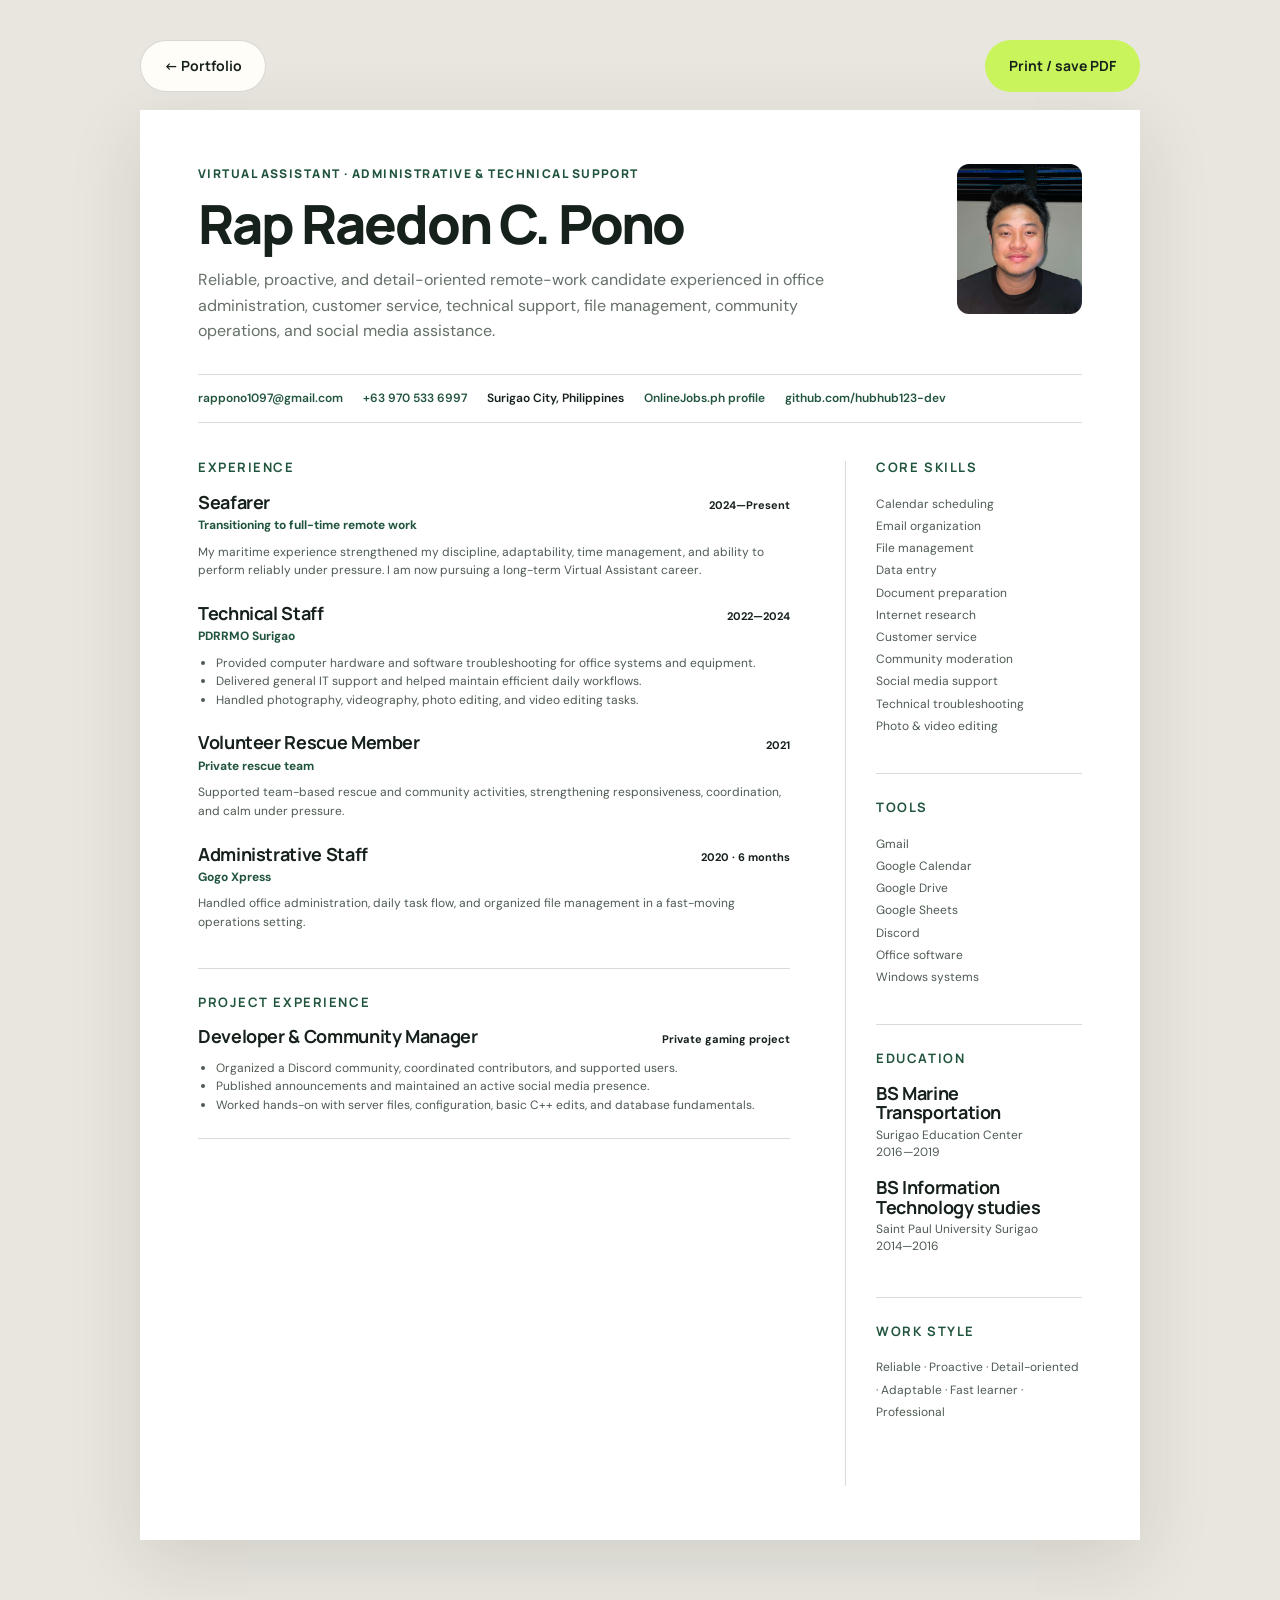
==== commit a969b97f: "Add files via upload" ====
--- a/resume.html
+++ b/resume.html
@@ -26,7 +26,7 @@
         <div class="resume-grid">
           <div class="resume-main">
             <section class="resume-section"><h2>Experience</h2>
-              <div class="resume-item"><div class="resume-item-head"><h3>Seafarer</h3><span>2024—Present</span></div><p class="resume-org">Maritime role</p><p>Apply discipline, adaptability, time management, and dependable execution in a structured, high-responsibility environment.</p></div>
+              <div class="resume-item"><div class="resume-item-head"><h3>Seafarer</h3><span>2024—Present</span></div><p class="resume-org">Transitioning to full-time remote work</p><p>My maritime experience strengthened my discipline, adaptability, time management, and ability to perform reliably under pressure. I am now pursuing a long-term Virtual Assistant career.</p></div>
               <div class="resume-item"><div class="resume-item-head"><h3>Technical Staff</h3><span>2022—2024</span></div><p class="resume-org">PDRRMO Surigao</p><ul><li>Provided computer hardware and software troubleshooting for office systems and equipment.</li><li>Delivered general IT support and helped maintain efficient daily workflows.</li><li>Handled photography, videography, photo editing, and video editing tasks.</li></ul></div>
               <div class="resume-item"><div class="resume-item-head"><h3>Volunteer Rescue Member</h3><span>2021</span></div><p class="resume-org">Private rescue team</p><p>Supported team-based rescue and community activities, strengthening responsiveness, coordination, and calm under pressure.</p></div>
               <div class="resume-item"><div class="resume-item-head"><h3>Administrative Staff</h3><span>2020 · 6 months</span></div><p class="resume-org">Gogo Xpress</p><p>Handled office administration, daily task flow, and organized file management in a fast-moving operations setting.</p></div>
